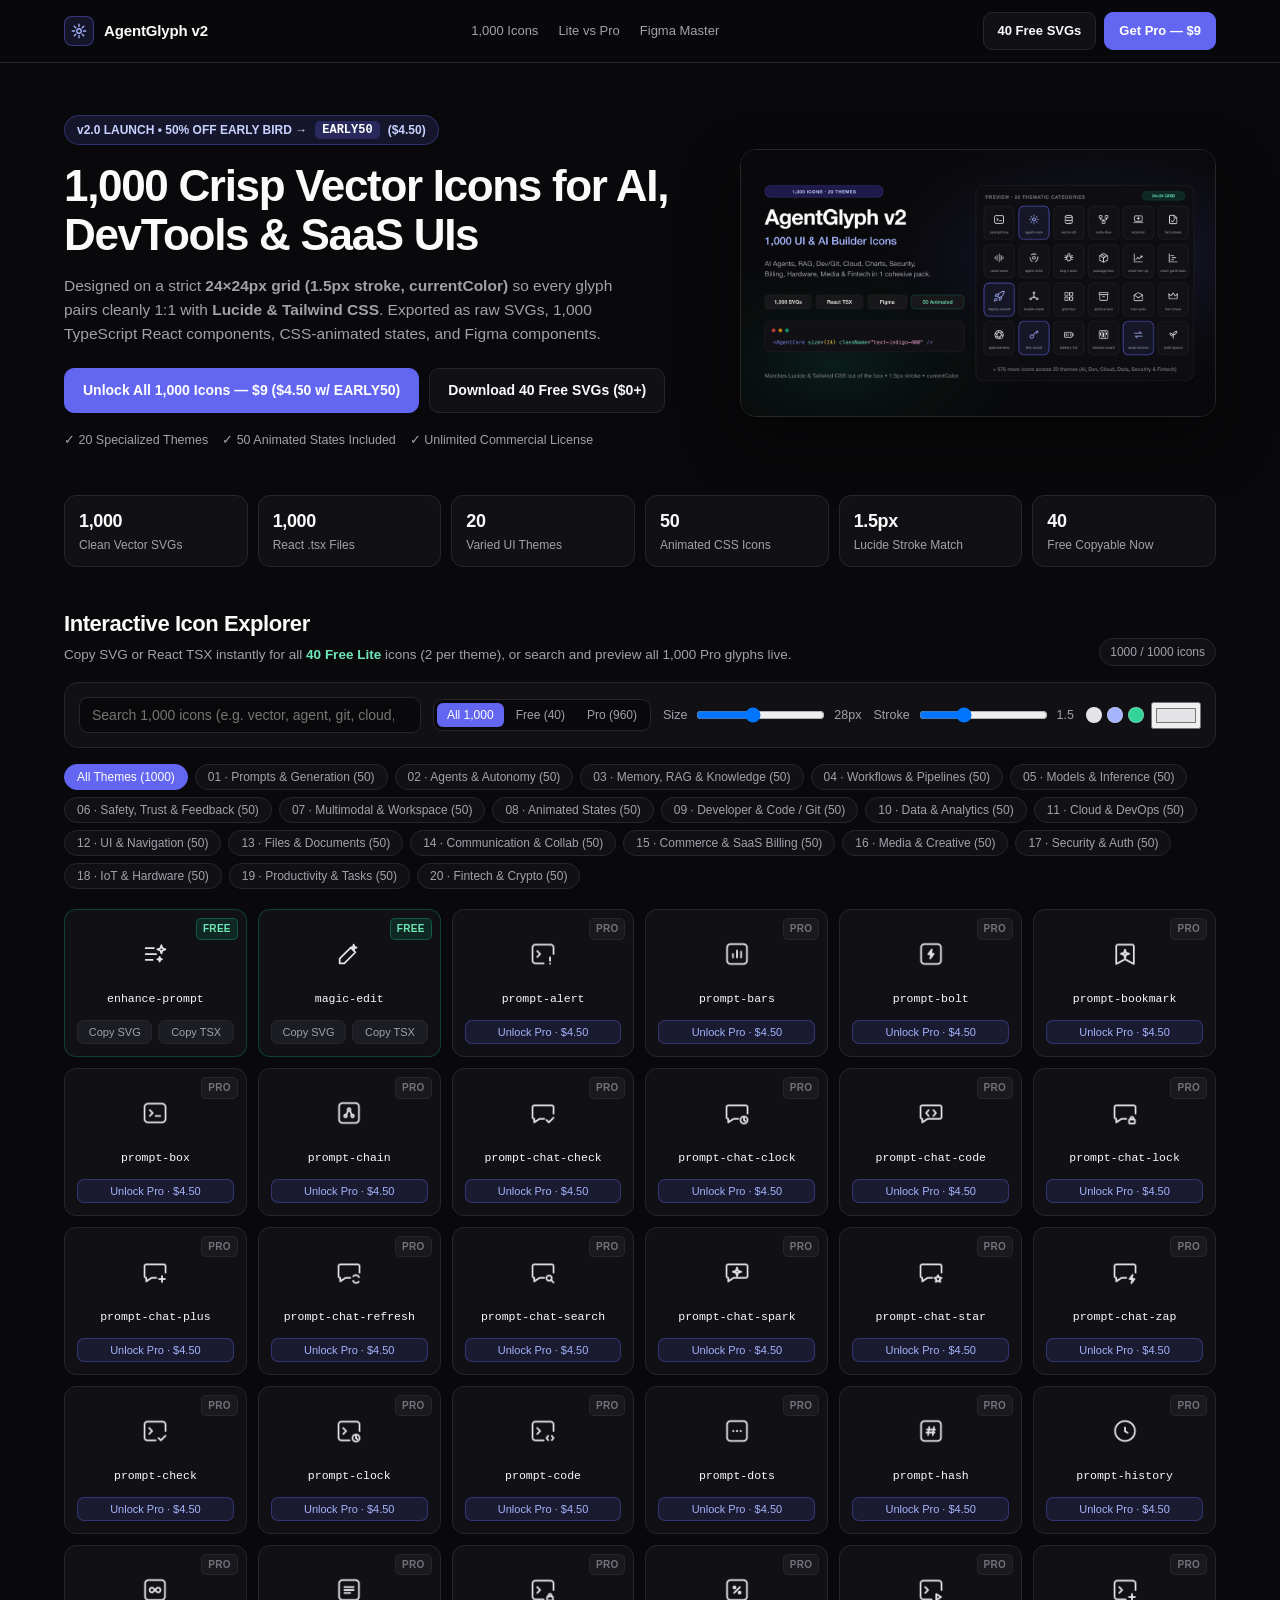
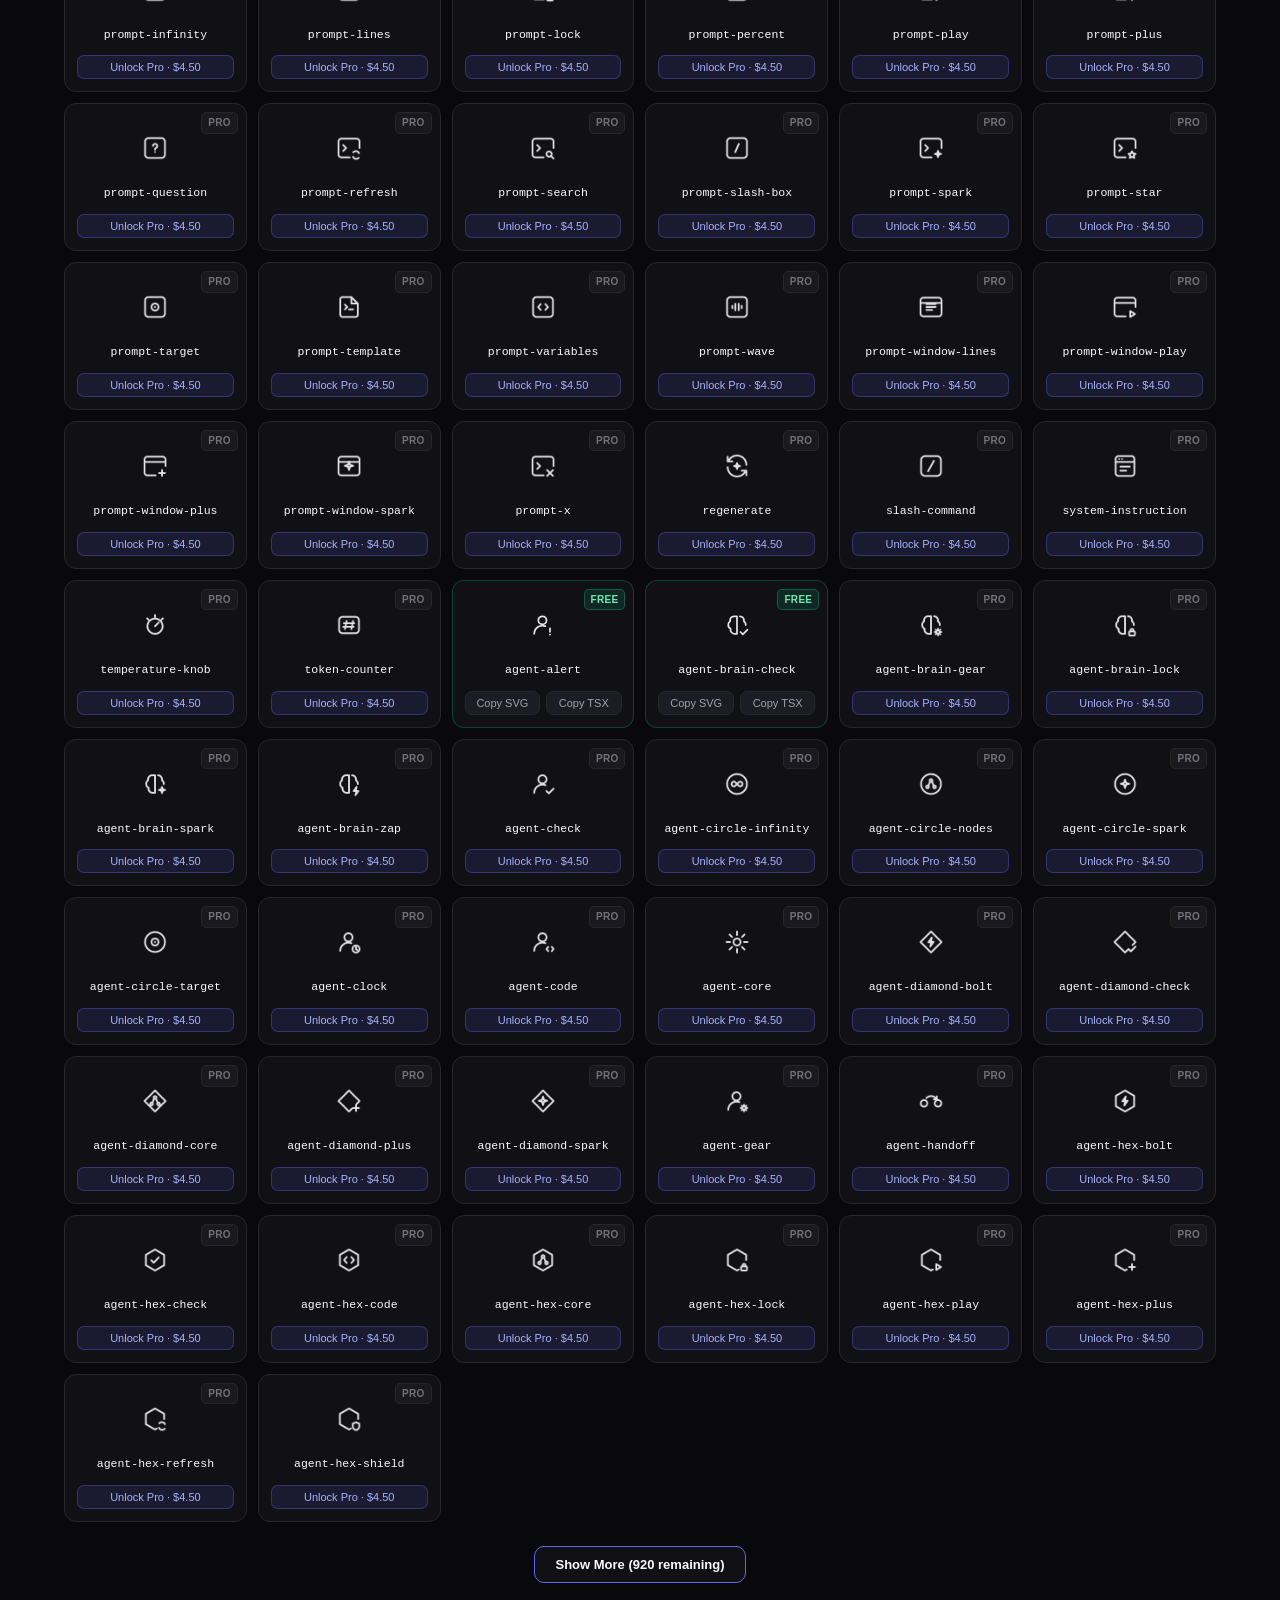
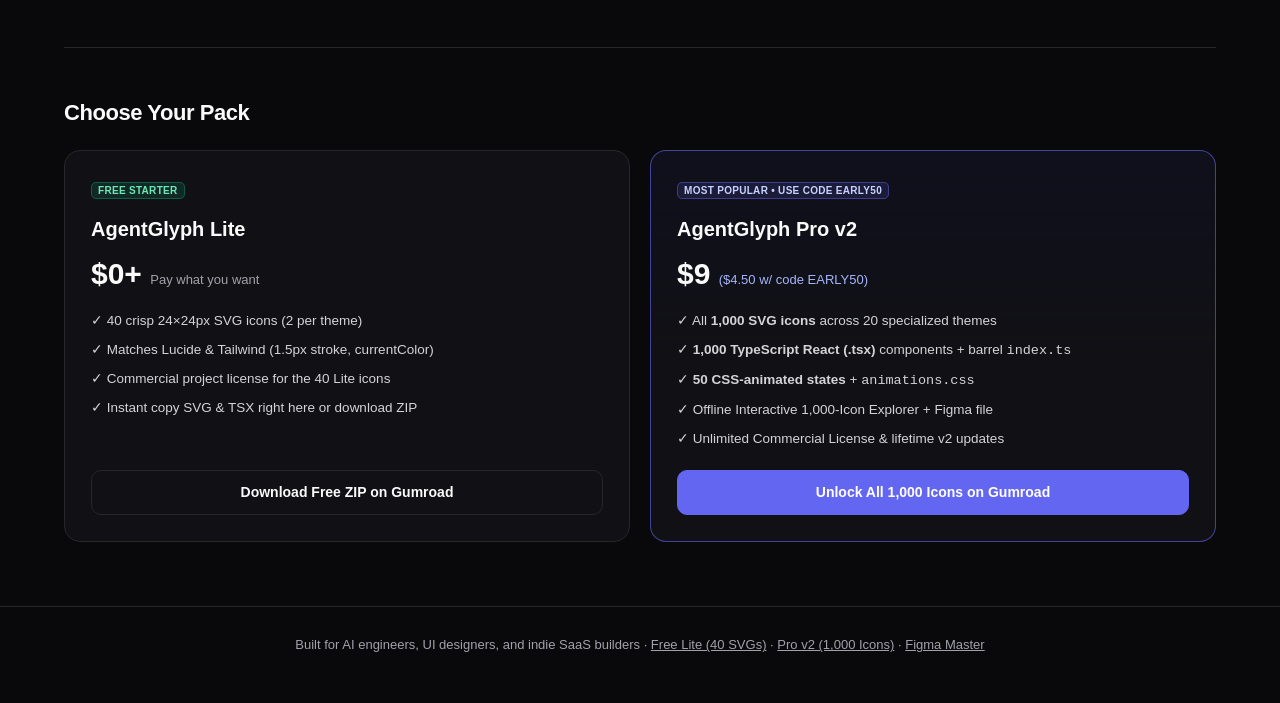
==== index.html @ 11e95363 "feat: AgentGlyph v2 Freemium static site for GitHub Pages" ====
<!doctype html>
<html lang="en">
  <head>
    <meta charset="UTF-8" />
    <meta name="viewport" content="width=device-width, initial-scale=1.0" />
    <title>AgentGlyph v2 — 1,000 UI, AI &amp; SaaS Icons (SVG · React TSX · Figma)</title>
    <meta
      name="description"
      content="1,000 crisp 24x24px vector icons across 20 varied themes for AI agents, RAG pipelines, DevTools, Cloud, Data, Security & SaaS apps. Try 40 icons free or unlock all 1,000."
    />
    <meta property="og:title" content="AgentGlyph v2 — 1,000 UI & AI Icons Across 20 Themes" />
    <meta
      property="og:description"
      content="24x24px grid, 1.5px stroke, currentColor — pairs 1:1 with Lucide & Tailwind CSS. 40 free SVG starter icons included."
    />
    <meta property="og:image" content="./assets/cover-1280x720.png" />
    <meta name="twitter:card" content="summary_large_image" />
    <link rel="icon" type="image/svg+xml" href="./svg/02-agents-autonomy/agent-core.svg" />
    <link rel="stylesheet" href="./assets/animations.css" />
    <style>
      :root {
        --bg: #09090b;
        --panel: #111115;
        --panel-2: #16161d;
        --panel-hover: #1a1a24;
        --border: #27272a;
        --text: #fafafa;
        --muted: #a1a1aa;
        --accent: #6366f1;
        --accent-soft: rgba(99, 102, 241, 0.14);
        --emerald: #10b981;
        --emerald-soft: rgba(16, 185, 129, 0.14);
      }
      * {
        box-sizing: border-box;
      }
      html {
        scroll-behavior: smooth;
      }
      body {
        margin: 0;
        font-family: Inter, -apple-system, BlinkMacSystemFont, "Segoe UI", Roboto, sans-serif;
        background: var(--bg);
        color: var(--text);
        line-height: 1.55;
        -webkit-font-smoothing: antialiased;
      }
      a {
        color: inherit;
        text-decoration: none;
      }
      .nav-wrap {
        position: sticky;
        top: 0;
        z-index: 40;
        backdrop-filter: blur(12px);
        background: rgba(9, 9, 11, 0.85);
        border-bottom: 1px solid var(--border);
      }
      .nav {
        max-width: 1200px;
        margin: 0 auto;
        padding: 12px 24px;
        display: flex;
        align-items: center;
        justify-content: space-between;
        gap: 16px;
      }
      .brand {
        display: inline-flex;
        align-items: center;
        gap: 10px;
        font-weight: 700;
        font-size: 15px;
        letter-spacing: -0.01em;
      }
      .brand-icon {
        width: 30px;
        height: 30px;
        border-radius: 8px;
        display: grid;
        place-items: center;
        background: var(--accent-soft);
        border: 1px solid rgba(99, 102, 241, 0.45);
        color: #a5b4fc;
      }
      .nav-links {
        display: flex;
        align-items: center;
        gap: 20px;
        font-size: 13px;
        color: var(--muted);
      }
      .nav-links a:hover {
        color: var(--text);
      }
      .nav-ctas {
        display: flex;
        align-items: center;
        gap: 8px;
      }
      @media (max-width: 820px) {
        .nav-links {
          display: none;
        }
      }
      .btn {
        display: inline-flex;
        align-items: center;
        justify-content: center;
        gap: 7px;
        border-radius: 9px;
        font-size: 13px;
        font-weight: 600;
        padding: 8px 14px;
        cursor: pointer;
        border: 1px solid var(--border);
        background: var(--panel);
        color: var(--text);
        transition: all 0.15s ease;
      }
      .btn:hover {
        border-color: #3f3f46;
        background: var(--panel-hover);
      }
      .btn-primary {
        background: var(--accent);
        border-color: var(--accent);
        color: #ffffff;
      }
      .btn-primary:hover {
        background: #4f46e5;
        border-color: #4f46e5;
      }
      .btn-lg {
        padding: 11px 18px;
        font-size: 14px;
        border-radius: 10px;
      }
      .container {
        max-width: 1200px;
        margin: 0 auto;
        padding: 0 24px;
      }
      .hero {
        padding: 52px 0 36px;
        display: grid;
        grid-template-columns: 1.15fr 0.85fr;
        gap: 32px;
        align-items: center;
      }
      @media (max-width: 960px) {
        .hero {
          grid-template-columns: 1fr;
          padding-top: 32px;
        }
      }
      .promo-pill {
        display: inline-flex;
        align-items: center;
        gap: 8px;
        padding: 5px 12px;
        border-radius: 999px;
        background: var(--accent-soft);
        border: 1px solid rgba(99, 102, 241, 0.35);
        color: #c7d2fe;
        font-size: 12px;
        font-weight: 600;
        cursor: pointer;
        margin-bottom: 16px;
      }
      .promo-code {
        background: rgba(99, 102, 241, 0.25);
        color: #fff;
        padding: 2px 7px;
        border-radius: 5px;
        font-family: ui-monospace, SFMono-Regular, Menlo, monospace;
      }
      .hero h1 {
        margin: 0 0 14px;
        font-size: clamp(30px, 4vw, 44px);
        line-height: 1.12;
        letter-spacing: -0.03em;
      }
      .hero p {
        margin: 0 0 22px;
        color: var(--muted);
        font-size: 15.5px;
        max-width: 560px;
      }
      .hero-actions {
        display: flex;
        flex-wrap: wrap;
        gap: 10px;
        margin-bottom: 18px;
      }
      .hero-meta {
        display: flex;
        flex-wrap: wrap;
        gap: 14px;
        font-size: 12.5px;
        color: var(--muted);
      }
      .hero-media {
        background: var(--panel);
        border: 1px solid var(--border);
        border-radius: 16px;
        overflow: hidden;
        box-shadow: 0 24px 60px rgba(0, 0, 0, 0.45);
      }
      .hero-media video {
        display: block;
        width: 100%;
        height: auto;
        background: #09090b;
      }
      .stats-strip {
        display: grid;
        grid-template-columns: repeat(6, 1fr);
        gap: 10px;
        margin: 8px 0 40px;
      }
      @media (max-width: 900px) {
        .stats-strip {
          grid-template-columns: repeat(3, 1fr);
        }
      }
      @media (max-width: 520px) {
        .stats-strip {
          grid-template-columns: repeat(2, 1fr);
        }
      }
      .stat-card {
        background: var(--panel);
        border: 1px solid var(--border);
        border-radius: 12px;
        padding: 12px 14px;
      }
      .stat-val {
        font-size: 18px;
        font-weight: 700;
        letter-spacing: -0.02em;
      }
      .stat-lbl {
        font-size: 12px;
        color: var(--muted);
      }
      .section-head {
        display: flex;
        flex-wrap: wrap;
        justify-content: space-between;
        align-items: flex-end;
        gap: 12px;
        margin-bottom: 16px;
      }
      .section-head h2 {
        margin: 0;
        font-size: 22px;
        letter-spacing: -0.02em;
      }
      .badge-count {
        display: inline-flex;
        align-items: center;
        gap: 6px;
        padding: 4px 10px;
        border-radius: 999px;
        background: var(--panel);
        border: 1px solid var(--border);
        color: var(--muted);
        font-size: 12px;
        font-variant-numeric: tabular-nums;
      }
      .controls {
        display: grid;
        grid-template-columns: 1fr auto auto auto auto;
        gap: 12px;
        padding: 14px;
        background: var(--panel);
        border: 1px solid var(--border);
        border-radius: 14px;
        margin-bottom: 16px;
        align-items: center;
      }
      @media (max-width: 1020px) {
        .controls {
          grid-template-columns: 1fr 1fr;
        }
        .search-input {
          grid-column: 1 / -1;
        }
      }
      @media (max-width: 560px) {
        .controls {
          grid-template-columns: 1fr;
        }
      }
      input[type="search"] {
        width: 100%;
        background: #09090b;
        color: var(--text);
        border: 1px solid var(--border);
        border-radius: 9px;
        padding: 9px 12px;
        font-size: 14px;
        outline: none;
      }
      input[type="search"]:focus {
        border-color: var(--accent);
      }
      .tier-toggle {
        display: inline-flex;
        background: #09090b;
        border: 1px solid var(--border);
        border-radius: 9px;
        padding: 3px;
        gap: 2px;
      }
      .tier-btn {
        border: none;
        background: transparent;
        color: var(--muted);
        font-size: 12px;
        font-weight: 500;
        padding: 5px 10px;
        border-radius: 6px;
        cursor: pointer;
      }
      .tier-btn.active {
        background: var(--accent);
        color: #fff;
      }
      .control-group {
        display: flex;
        align-items: center;
        gap: 7px;
        font-size: 12.5px;
        color: var(--muted);
        white-space: nowrap;
      }
      .swatches {
        display: inline-flex;
        align-items: center;
        gap: 5px;
      }
      .swatch {
        width: 16px;
        height: 16px;
        border-radius: 999px;
        border: 1px solid rgba(255, 255, 255, 0.25);
        cursor: pointer;
        padding: 0;
      }
      .categories {
        display: flex;
        flex-wrap: wrap;
        gap: 7px;
        margin-bottom: 20px;
      }
      .cat-btn {
        background: var(--panel);
        color: var(--muted);
        border: 1px solid var(--border);
        border-radius: 999px;
        padding: 5px 12px;
        font-size: 12px;
        cursor: pointer;
        transition: all 0.15s ease;
      }
      .cat-btn:hover {
        color: var(--text);
        border-color: #3f3f46;
      }
      .cat-btn.active {
        background: var(--accent);
        border-color: var(--accent);
        color: #fff;
      }
      .grid {
        display: grid;
        grid-template-columns: repeat(auto-fill, minmax(168px, 1fr));
        gap: 11px;
      }
      .card {
        position: relative;
        background: var(--panel);
        border: 1px solid var(--border);
        border-radius: 12px;
        padding: 20px 12px 12px;
        display: flex;
        flex-direction: column;
        align-items: center;
        gap: 12px;
        transition: border-color 0.15s ease, background 0.15s ease;
      }
      .card:hover {
        background: var(--panel-hover);
        border-color: #3f3f46;
      }
      .card.is-free {
        border-color: rgba(16, 185, 129, 0.28);
      }
      .card-tag {
        position: absolute;
        top: 8px;
        right: 8px;
        font-size: 10px;
        font-weight: 700;
        padding: 2px 6px;
        border-radius: 5px;
        letter-spacing: 0.03em;
      }
      .card-tag.free {
        background: var(--emerald-soft);
        color: #6ee7b7;
        border: 1px solid rgba(16, 185, 129, 0.35);
      }
      .card-tag.pro {
        background: rgba(255, 255, 255, 0.04);
        color: #71717a;
        border: 1px solid #27272a;
      }
      .icon-preview {
        display: flex;
        align-items: center;
        justify-content: center;
        height: 48px;
      }
      .pro-sprite-icon {
        width: var(--icon-size, 28px);
        height: var(--icon-size, 28px);
        background-color: currentColor;
        -webkit-mask-image: var(--sprite-url);
        mask-image: var(--sprite-url);
        -webkit-mask-size: 1000% 500%;
        mask-size: 1000% 500%;
        -webkit-mask-position: var(--pos-x) var(--pos-y);
        mask-position: var(--pos-x) var(--pos-y);
        -webkit-mask-repeat: no-repeat;
        mask-repeat: no-repeat;
        pointer-events: none;
      }
      .icon-name {
        font-size: 11.5px;
        color: var(--text);
        font-family: ui-monospace, SFMono-Regular, Menlo, monospace;
        text-align: center;
        word-break: break-word;
      }
      .card-actions {
        display: flex;
        gap: 6px;
        width: 100%;
      }
      .btn-copy {
        flex: 1;
        background: #1c1c24;
        color: var(--muted);
        border: 1px solid var(--border);
        border-radius: 7px;
        padding: 5px 6px;
        font-size: 11px;
        cursor: pointer;
        transition: all 0.15s ease;
      }
      .btn-copy:hover {
        color: var(--text);
        border-color: var(--accent);
      }
      .btn-unlock {
        flex: 1;
        background: rgba(99, 102, 241, 0.12);
        color: #a5b4fc;
        border: 1px solid rgba(99, 102, 241, 0.35);
        border-radius: 7px;
        padding: 5px 6px;
        font-size: 11px;
        font-weight: 500;
        cursor: pointer;
        transition: all 0.15s ease;
      }
      .btn-unlock:hover {
        background: var(--accent);
        color: #fff;
        border-color: var(--accent);
      }
      .load-more-wrap {
        display: flex;
        justify-content: center;
        margin-top: 24px;
      }
      .load-more-btn {
        background: var(--panel);
        color: var(--text);
        border: 1px solid var(--accent);
        border-radius: 10px;
        padding: 10px 20px;
        font-size: 13px;
        font-weight: 600;
        cursor: pointer;
      }
      .load-more-btn:hover {
        background: var(--accent);
      }
      .compare-section {
        margin-top: 64px;
        padding-top: 48px;
        border-top: 1px solid var(--border);
      }
      .compare-grid {
        display: grid;
        grid-template-columns: repeat(2, 1fr);
        gap: 20px;
        margin-top: 20px;
      }
      @media (max-width: 780px) {
        .compare-grid {
          grid-template-columns: 1fr;
        }
      }
      .plan-card {
        background: var(--panel);
        border: 1px solid var(--border);
        border-radius: 16px;
        padding: 26px;
        display: flex;
        flex-direction: column;
        justify-content: space-between;
        gap: 20px;
      }
      .plan-card.pro-plan {
        border-color: rgba(99, 102, 241, 0.6);
        background: linear-gradient(180deg, rgba(99, 102, 241, 0.08) 0%, var(--panel) 55%);
      }
      .plan-price {
        font-size: 30px;
        font-weight: 700;
        margin: 6px 0;
      }
      .plan-list {
        list-style: none;
        padding: 0;
        margin: 0;
        display: grid;
        gap: 8px;
        font-size: 13.5px;
        color: #d4d4d8;
      }
      footer {
        margin-top: 64px;
        padding: 28px 24px 48px;
        border-top: 1px solid var(--border);
        text-align: center;
        color: var(--muted);
        font-size: 13px;
      }
      .modal-backdrop {
        position: fixed;
        inset: 0;
        background: rgba(0, 0, 0, 0.72);
        backdrop-filter: blur(4px);
        display: none;
        place-items: center;
        padding: 20px;
        z-index: 60;
      }
      .modal-backdrop.open {
        display: grid;
      }
      .modal {
        width: 100%;
        max-width: 460px;
        background: var(--panel);
        border: 1px solid rgba(99, 102, 241, 0.5);
        border-radius: 16px;
        padding: 24px;
      }
      .toast {
        position: fixed;
        bottom: 24px;
        right: 24px;
        background: #18181b;
        color: #fafafa;
        border: 1px solid var(--accent);
        padding: 10px 16px;
        border-radius: 10px;
        font-size: 13px;
        opacity: 0;
        transform: translateY(10px);
        transition: all 0.2s ease;
        pointer-events: none;
        z-index: 70;
      }
      .toast.show {
        opacity: 1;
        transform: translateY(0);
      }
      .empty {
        grid-column: 1 / -1;
        text-align: center;
        padding: 48px;
        color: var(--muted);
        border: 1px dashed var(--border);
        border-radius: 14px;
      }
    </style>
  </head>
  <body>
    <header class="nav-wrap">
      <div class="nav">
        <a href="#" class="brand">
          <span class="brand-icon">
            <svg width="18" height="18" viewBox="0 0 24 24" fill="none" stroke="currentColor" stroke-width="1.75" stroke-linecap="round" stroke-linejoin="round">
              <circle cx="12" cy="12" r="3" />
              <path d="M12 3v3M12 18v3M3 12h3M18 12h3M5.6 5.6l2.1 2.1M16.3 16.3l2.1 2.1M18.4 5.6l-2.1 2.1M7.7 16.3l-2.1 2.1" />
            </svg>
          </span>
          <span>AgentGlyph v2</span>
        </a>
        <nav class="nav-links">
          <a href="#explorer">1,000 Icons</a>
          <a href="#pricing">Lite vs Pro</a>
          <a href="https://www.figma.com/design/YL2BMhqeuJAUthScdj4hJs" target="_blank" rel="noopener">Figma Master</a>
        </nav>
        <div class="nav-ctas">
          <a class="btn" href="https://5418582126609.gumroad.com/l/yrwls" target="_blank" rel="noopener">40 Free SVGs</a>
          <a class="btn btn-primary" href="https://5418582126609.gumroad.com/l/aqhwe" target="_blank" rel="noopener">Get Pro — $9</a>
        </div>
      </div>
    </header>

    <main class="container">
      <section class="hero">
        <div>
          <button type="button" class="promo-pill" id="copy-promo-btn" title="Click to copy coupon EARLY50">
            <span>v2.0 LAUNCH • 50% OFF EARLY BIRD →</span>
            <span class="promo-code">EARLY50</span>
            <span>($4.50)</span>
          </button>
          <h1>1,000 Crisp Vector Icons for AI, DevTools &amp; SaaS UIs</h1>
          <p>
            Designed on a strict <strong>24×24px grid (1.5px stroke, currentColor)</strong> so every glyph pairs cleanly 1:1 with <strong>Lucide &amp; Tailwind CSS</strong>. Exported as raw SVGs, 1,000 TypeScript React components, CSS-animated states, and Figma components.
          </p>
          <div class="hero-actions">
            <a class="btn btn-primary btn-lg" href="https://5418582126609.gumroad.com/l/aqhwe" target="_blank" rel="noopener">
              Unlock All 1,000 Icons — $9 ($4.50 w/ EARLY50)
            </a>
            <a class="btn btn-lg" href="https://5418582126609.gumroad.com/l/yrwls" target="_blank" rel="noopener">
              Download 40 Free SVGs ($0+)
            </a>
          </div>
          <div class="hero-meta">
            <span>✓ 20 Specialized Themes</span>
            <span>✓ 50 Animated States Included</span>
            <span>✓ Unlimited Commercial License</span>
          </div>
        </div>
        <div class="hero-media">
          <video
            src="./assets/demo-15s.mp4"
            poster="./assets/cover-1280x720.png"
            autoplay
            loop
            muted
            playsinline
          ></video>
        </div>
      </section>

      <section class="stats-strip">
        <div class="stat-card"><div class="stat-val">1,000</div><div class="stat-lbl">Clean Vector SVGs</div></div>
        <div class="stat-card"><div class="stat-val">1,000</div><div class="stat-lbl">React .tsx Files</div></div>
        <div class="stat-card"><div class="stat-val">20</div><div class="stat-lbl">Varied UI Themes</div></div>
        <div class="stat-card"><div class="stat-val">50</div><div class="stat-lbl">Animated CSS Icons</div></div>
        <div class="stat-card"><div class="stat-val">1.5px</div><div class="stat-lbl">Lucide Stroke Match</div></div>
        <div class="stat-card"><div class="stat-val">40</div><div class="stat-lbl">Free Copyable Now</div></div>
      </section>

      <section id="explorer">
        <div class="section-head">
          <div>
            <h2>Interactive Icon Explorer</h2>
            <p style="margin:4px 0 0;color:var(--muted);font-size:13.5px;">
              Copy SVG or React TSX instantly for all <strong style="color:#6ee7b7">40 Free Lite</strong> icons (2 per theme), or search and preview all 1,000 Pro glyphs live.
            </p>
          </div>
          <span class="badge-count" id="count-badge">0 icons loaded</span>
        </div>

        <div class="controls">
          <input
            type="search"
            class="search-input"
            id="search"
            placeholder="Search 1,000 icons (e.g. vector, agent, git, cloud, chart, lock, billing)..."
          />
          <div class="tier-toggle" id="tier-toggle">
            <button type="button" class="tier-btn active" data-tier="all">All 1,000</button>
            <button type="button" class="tier-btn" data-tier="free">Free (40)</button>
            <button type="button" class="tier-btn" data-tier="pro">Pro (960)</button>
          </div>
          <label class="control-group">
            Size <input type="range" id="size-slider" min="16" max="44" value="28" />
            <span id="size-val">28px</span>
          </label>
          <label class="control-group" title="Adjusts stroke on editable Free Lite SVG icons">
            Stroke <input type="range" id="stroke-slider" min="1" max="2.5" step="0.25" value="1.5" />
            <span id="stroke-val">1.5</span>
          </label>
          <div class="control-group">
            <div class="swatches">
              <button type="button" class="swatch" style="background:#e4e4e7" data-color="#e4e4e7" title="Zinc"></button>
              <button type="button" class="swatch" style="background:#a5b4fc" data-color="#a5b4fc" title="Indigo"></button>
              <button type="button" class="swatch" style="background:#34d399" data-color="#34d399" title="Emerald"></button>
            </div>
            <input type="color" id="color-picker" value="#e4e4e7" />
          </div>
        </div>

        <div class="categories" id="categories"></div>
        <div class="grid" id="grid"></div>
        <div class="load-more-wrap" id="load-more-wrap" style="display:none;">
          <button type="button" class="load-more-btn" id="load-more-btn">Show More Icons</button>
        </div>
      </section>

      <section class="compare-section" id="pricing">
        <div class="section-head">
          <h2>Choose Your Pack</h2>
        </div>
        <div class="compare-grid">
          <div class="plan-card">
            <div>
              <span class="card-tag free" style="position:static;">FREE STARTER</span>
              <h3 style="margin:12px 0 4px;font-size:20px;">AgentGlyph Lite</h3>
              <div class="plan-price">$0+ <span style="font-size:13px;color:var(--muted);font-weight:400;">Pay what you want</span></div>
              <ul class="plan-list" style="margin-top:14px;">
                <li>✓ 40 crisp 24×24px SVG icons (2 per theme)</li>
                <li>✓ Matches Lucide &amp; Tailwind (1.5px stroke, currentColor)</li>
                <li>✓ Commercial project license for the 40 Lite icons</li>
                <li>✓ Instant copy SVG &amp; TSX right here or download ZIP</li>
              </ul>
            </div>
            <a class="btn btn-lg" href="https://5418582126609.gumroad.com/l/yrwls" target="_blank" rel="noopener">Download Free ZIP on Gumroad</a>
          </div>
          <div class="plan-card pro-plan">
            <div>
              <span class="card-tag free" style="position:static;background:var(--accent-soft);color:#c7d2fe;border-color:rgba(99,102,241,0.45);">MOST POPULAR • USE CODE EARLY50</span>
              <h3 style="margin:12px 0 4px;font-size:20px;">AgentGlyph Pro v2</h3>
              <div class="plan-price">$9 <span style="font-size:13px;color:#a5b4fc;font-weight:500;">($4.50 w/ code EARLY50)</span></div>
              <ul class="plan-list" style="margin-top:14px;">
                <li>✓ All <strong>1,000 SVG icons</strong> across 20 specialized themes</li>
                <li>✓ <strong>1,000 TypeScript React (.tsx)</strong> components + barrel <code>index.ts</code></li>
                <li>✓ <strong>50 CSS-animated states</strong> + <code>animations.css</code></li>
                <li>✓ Offline Interactive 1,000-Icon Explorer + Figma file</li>
                <li>✓ Unlimited Commercial License &amp; lifetime v2 updates</li>
              </ul>
            </div>
            <a class="btn btn-primary btn-lg" href="https://5418582126609.gumroad.com/l/aqhwe" target="_blank" rel="noopener">Unlock All 1,000 Icons on Gumroad</a>
          </div>
        </div>
      </section>
    </main>

    <footer>
      <div class="container">
        Built for AI engineers, UI designers, and indie SaaS builders ·
        <a href="https://5418582126609.gumroad.com/l/yrwls" target="_blank" rel="noopener" style="text-decoration:underline">Free Lite (40 SVGs)</a> ·
        <a href="https://5418582126609.gumroad.com/l/aqhwe" target="_blank" rel="noopener" style="text-decoration:underline">Pro v2 (1,000 Icons)</a> ·
        <a href="https://www.figma.com/design/YL2BMhqeuJAUthScdj4hJs" target="_blank" rel="noopener" style="text-decoration:underline">Figma Master</a>
      </div>
    </footer>

    <div class="modal-backdrop" id="pro-modal">
      <div class="modal">
        <div style="display:flex;justify-content:space-between;align-items:center;margin-bottom:10px;">
          <strong style="font-size:16px;" id="modal-title">Unlock Pro Icon</strong>
          <button type="button" class="btn" id="modal-close" style="padding:4px 10px;">✕</button>
        </div>
        <p style="margin:0 0 14px;color:var(--muted);font-size:13.5px;" id="modal-desc"></p>
        <div style="background:#09090b;border:1px solid var(--border);border-radius:10px;padding:12px;margin-bottom:16px;font-size:13px;">
          <div style="margin-bottom:6px;">Use promo code <code style="color:#a5b4fc;font-weight:700;">EARLY50</code> for 50% off ($4.50 instead of $9):</div>
          <div style="display:flex;gap:8px;align-items:center;">
            <code style="flex:1;padding:6px 10px;background:var(--panel);border:1px solid var(--border);border-radius:6px;font-weight:700;">EARLY50</code>
            <button type="button" class="btn" id="modal-copy-code">Copy Code</button>
          </div>
        </div>
        <a class="btn btn-primary btn-lg" style="width:100%;" href="https://5418582126609.gumroad.com/l/aqhwe" target="_blank" rel="noopener">
          Get AgentGlyph Pro (1,000 Icons) →
        </a>
      </div>
    </div>

    <div class="toast" id="toast">Copied!</div>

    <script src="./manifest-public.js"></script>
    <script>
      const icons = window.AGENT_GLYPH_PUBLIC || [];
      const THEME_LABELS = {"01-prompts-generation":"01 · Prompts & Generation","02-agents-autonomy":"02 · Agents & Autonomy","03-memory-rag":"03 · Memory, RAG & Knowledge","04-workflows-pipelines":"04 · Workflows & Pipelines","05-models-inference":"05 · Models & Inference","06-safety-trust":"06 · Safety, Trust & Feedback","07-multimodal-workspace":"07 · Multimodal & Workspace","08-animated-states":"08 · Animated States","09-developer-code":"09 · Developer & Code / Git","10-data-analytics":"10 · Data & Analytics","11-cloud-devops":"11 · Cloud & DevOps","12-ui-navigation":"12 · UI & Navigation","13-files-documents":"13 · Files & Documents","14-communication-collab":"14 · Communication & Collab","15-commerce-billing":"15 · Commerce & SaaS Billing","16-media-creative":"16 · Media & Creative","17-security-auth":"17 · Security & Auth","18-iot-hardware":"18 · IoT & Hardware","19-productivity-tasks":"19 · Productivity & Tasks","20-fintech-crypto":"20 · Fintech & Crypto"};
      const searchInput = document.getElementById('search');
      const sizeSlider = document.getElementById('size-slider');
      const strokeSlider = document.getElementById('stroke-slider');
      const colorPicker = document.getElementById('color-picker');
      const sizeVal = document.getElementById('size-val');
      const strokeVal = document.getElementById('stroke-val');
      const countBadge = document.getElementById('count-badge');
      const categoriesEl = document.getElementById('categories');
      const gridEl = document.getElementById('grid');
      const loadMoreWrap = document.getElementById('load-more-wrap');
      const loadMoreBtn = document.getElementById('load-more-btn');
      const toastEl = document.getElementById('toast');
      const proModal = document.getElementById('pro-modal');
      const modalTitle = document.getElementById('modal-title');
      const modalDesc = document.getElementById('modal-desc');

      const PAGE_SIZE = 80;
      let activeCategory = 'all';
      let activeTier = 'all';
      let visibleLimit = PAGE_SIZE;
      let toastTimer = null;

      function showToast(msg) {
        toastEl.textContent = msg;
        toastEl.classList.add('show');
        clearTimeout(toastTimer);
        toastTimer = setTimeout(() => toastEl.classList.remove('show'), 1800);
      }

      async function copyText(text, label) {
        try {
          await navigator.clipboard.writeText(text);
          showToast('Copied ' + label + '!');
        } catch {
          showToast('Copy failed — please copy manually');
        }
      }

      function buildTsx(icon) {
        const innerMatch = icon.svg.match(/<svg[^>]*>([\s\S]*?)<\/svg>/i);
        const inner = (innerMatch ? innerMatch[1] : '')
          .trim()
          .replace(/\bstroke-width=/g, 'strokeWidth=')
          .replace(/\bstroke-linecap=/g, 'strokeLinecap=')
          .replace(/\bstroke-linejoin=/g, 'strokeLinejoin=')
          .replace(/\bstroke-dasharray=/g, 'strokeDasharray=')
          .replace(/\bstroke-dashoffset=/g, 'strokeDashoffset=')
          .replace(/\bstroke-opacity=/g, 'strokeOpacity=')
          .replace(/\bfill-rule=/g, 'fillRule=')
          .replace(/\bclip-rule=/g, 'clipRule=')
          .replace(/\bfill-opacity=/g, 'fillOpacity=')
          .replace(/\bclass=/g, 'className=');
        return `import type { SVGProps } from 'react';\n\nexport function ${icon.componentName}({ size = 24, strokeWidth = 1.5, ...props }: SVGProps<SVGSVGElement> & { size?: number | string }) {\n  return (\n    <svg xmlns="http://www.w3.org/2000/svg" width={size} height={size} viewBox="0 0 24 24" fill="none" stroke="currentColor" strokeWidth={strokeWidth} strokeLinecap="round" strokeLinejoin="round" {...props}>\n      ${inner}\n    </svg>\n  );\n}\n`;
      }

      function openProModal(icon) {
        modalTitle.textContent = 'Unlock <' + icon.componentName + ' /> & 999+ Icons';
        modalDesc.textContent =
          icon.name + ' (' + (THEME_LABELS[icon.categoryId] || icon.categoryLabel) + ') is part of AgentGlyph Pro v2 — includes clean SVG, TypeScript React (.tsx), Figma master component, and unlimited commercial license.';
        proModal.classList.add('open');
      }

      document.getElementById('modal-close').onclick = () => proModal.classList.remove('open');
      proModal.onclick = (e) => {
        if (e.target === proModal) proModal.classList.remove('open');
      };
      document.getElementById('modal-copy-code').onclick = () => copyText('EARLY50', 'code EARLY50');
      document.getElementById('copy-promo-btn').onclick = () => copyText('EARLY50', 'promo code EARLY50');

      document.getElementById('tier-toggle').addEventListener('click', (e) => {
        const btn = e.target.closest('.tier-btn');
        if (!btn) return;
        activeTier = btn.dataset.tier;
        document.querySelectorAll('.tier-btn').forEach((b) => b.classList.toggle('active', b === btn));
        visibleLimit = PAGE_SIZE;
        renderGrid();
      });

      document.querySelectorAll('.swatch').forEach((btn) => {
        btn.addEventListener('click', () => {
          colorPicker.value = btn.dataset.color;
          renderGrid();
        });
      });

      function renderCategories() {
        const counts = new Map();
        const labels = new Map([['all', 'All Themes']]);
        icons.forEach((icon) => {
          counts.set(icon.categoryId, (counts.get(icon.categoryId) || 0) + 1);
          labels.set(icon.categoryId, THEME_LABELS[icon.categoryId] || icon.categoryLabel);
        });

        categoriesEl.innerHTML = '';
        for (const [id, label] of labels.entries()) {
          const count = id === 'all' ? icons.length : counts.get(id) || 0;
          const btn = document.createElement('button');
          btn.type = 'button';
          btn.className = 'cat-btn ' + (activeCategory === id ? 'active' : '');
          btn.textContent = label + ' (' + count + ')';
          btn.onclick = () => {
            activeCategory = id;
            visibleLimit = PAGE_SIZE;
            renderCategories();
            renderGrid();
          };
          categoriesEl.appendChild(btn);
        }
      }

      function renderGrid() {
        const query = searchInput.value.trim().toLowerCase();
        const size = sizeSlider.value;
        const stroke = strokeSlider.value;
        const color = colorPicker.value;

        sizeVal.textContent = size + 'px';
        strokeVal.textContent = stroke;

        const filtered = icons.filter((icon) => {
          const matchCat = activeCategory === 'all' || icon.categoryId === activeCategory;
          const matchTier =
            activeTier === 'all' ||
            (activeTier === 'free' && icon.free) ||
            (activeTier === 'pro' && !icon.free);
          const matchQuery =
            !query ||
            icon.name.toLowerCase().includes(query) ||
            icon.categoryLabel.toLowerCase().includes(query);
          return matchCat && matchTier && matchQuery;
        });

        const pageItems = filtered.slice(0, visibleLimit);
        countBadge.textContent = filtered.length + ' / ' + icons.length + ' icons';
        gridEl.innerHTML = '';

        if (filtered.length === 0) {
          gridEl.innerHTML = '<div class="empty">No matching icons found. Try clearing your filter.</div>';
          loadMoreWrap.style.display = 'none';
          return;
        }

        const frag = document.createDocumentFragment();
        pageItems.forEach((icon) => {
          const card = document.createElement('div');
          card.className = 'card' + (icon.free ? ' is-free' : '');

          const tag = document.createElement('span');
          tag.className = 'card-tag ' + (icon.free ? 'free' : 'pro');
          tag.textContent = icon.free ? 'FREE' : 'PRO';

          const preview = document.createElement('div');
          preview.className = 'icon-preview';
          preview.style.color = color;

          if (icon.free && icon.svg) {
            preview.innerHTML = icon.svg;
            const svgEl = preview.querySelector('svg');
            if (svgEl) {
              svgEl.setAttribute('width', size);
              svgEl.setAttribute('height', size);
              svgEl.setAttribute('stroke-width', stroke);
            }
          } else {
            const spr = document.createElement('div');
            spr.className = 'pro-sprite-icon' + (icon.animClass ? ' ' + icon.animClass : '');
            spr.style.setProperty('--sprite-url', "url('./sprites/" + icon.categoryId + ".png')");
            spr.style.setProperty('--pos-x', ((icon.col / 9) * 100).toFixed(6) + '%');
            spr.style.setProperty('--pos-y', ((icon.row / 4) * 100).toFixed(6) + '%');
            spr.style.setProperty('--icon-size', size + 'px');
            preview.appendChild(spr);
          }

          const name = document.createElement('div');
          name.className = 'icon-name';
          name.textContent = icon.name;

          const actions = document.createElement('div');
          actions.className = 'card-actions';

          if (icon.free && icon.svg) {
            const copySvgBtn = document.createElement('button');
            copySvgBtn.type = 'button';
            copySvgBtn.className = 'btn-copy';
            copySvgBtn.textContent = 'Copy SVG';
            copySvgBtn.onclick = () => copyText(icon.svg, icon.name + '.svg');

            const copyTsxBtn = document.createElement('button');
            copyTsxBtn.type = 'button';
            copyTsxBtn.className = 'btn-copy';
            copyTsxBtn.textContent = 'Copy TSX';
            copyTsxBtn.onclick = () => copyText(buildTsx(icon), '<' + icon.componentName + ' />');

            actions.append(copySvgBtn, copyTsxBtn);
          } else {
            const unlockBtn = document.createElement('button');
            unlockBtn.type = 'button';
            unlockBtn.className = 'btn-unlock';
            unlockBtn.textContent = 'Unlock Pro · $4.50';
            unlockBtn.onclick = () => openProModal(icon);
            actions.appendChild(unlockBtn);
          }

          card.append(tag, preview, name, actions);
          frag.appendChild(card);
        });
        gridEl.appendChild(frag);

        if (filtered.length > visibleLimit) {
          loadMoreWrap.style.display = 'flex';
          loadMoreBtn.textContent = 'Show More (' + (filtered.length - visibleLimit) + ' remaining)';
        } else {
          loadMoreWrap.style.display = 'none';
        }
      }

      loadMoreBtn.onclick = () => {
        visibleLimit += PAGE_SIZE;
        renderGrid();
      };
      searchInput.addEventListener('input', () => {
        visibleLimit = PAGE_SIZE;
        renderGrid();
      });
      sizeSlider.addEventListener('input', renderGrid);
      strokeSlider.addEventListener('input', renderGrid);
      colorPicker.addEventListener('input', renderGrid);

      renderCategories();
      renderGrid();
    </script>
  </body>
</html>
---- assets/animations.css ----
/* AgentGlyph Animated Icon Utilities */

@keyframes ag-pulse {
  0%, 100% {
    opacity: 1;
    transform: scale(1);
  }
  50% {
    opacity: 0.45;
    transform: scale(0.92);
  }
}

@keyframes ag-spin-slow {
  from {
    transform: rotate(0deg);
  }
  to {
    transform: rotate(360deg);
  }
}

@keyframes ag-blink {
  0%, 49% {
    opacity: 1;
  }
  50%, 100% {
    opacity: 0.15;
  }
}

@keyframes ag-wave {
  0%, 100% {
    transform: scaleY(0.5);
  }
  50% {
    transform: scaleY(1.15);
  }
}

.ag-animate-pulse {
  transform-box: fill-box;
  transform-origin: center;
  animation: ag-pulse 1.6s ease-in-out infinite;
}

.ag-animate-spin {
  transform-box: fill-box;
  transform-origin: center;
  animation: ag-spin-slow 3.5s linear infinite;
}

.ag-animate-blink {
  animation: ag-blink 1.1s steps(2, start) infinite;
}

.ag-animate-wave {
  transform-box: fill-box;
  transform-origin: center;
  animation: ag-wave 1s ease-in-out infinite;
}

.ag-delay-1 {
  animation-delay: 0.15s;
}

.ag-delay-2 {
  animation-delay: 0.3s;
}
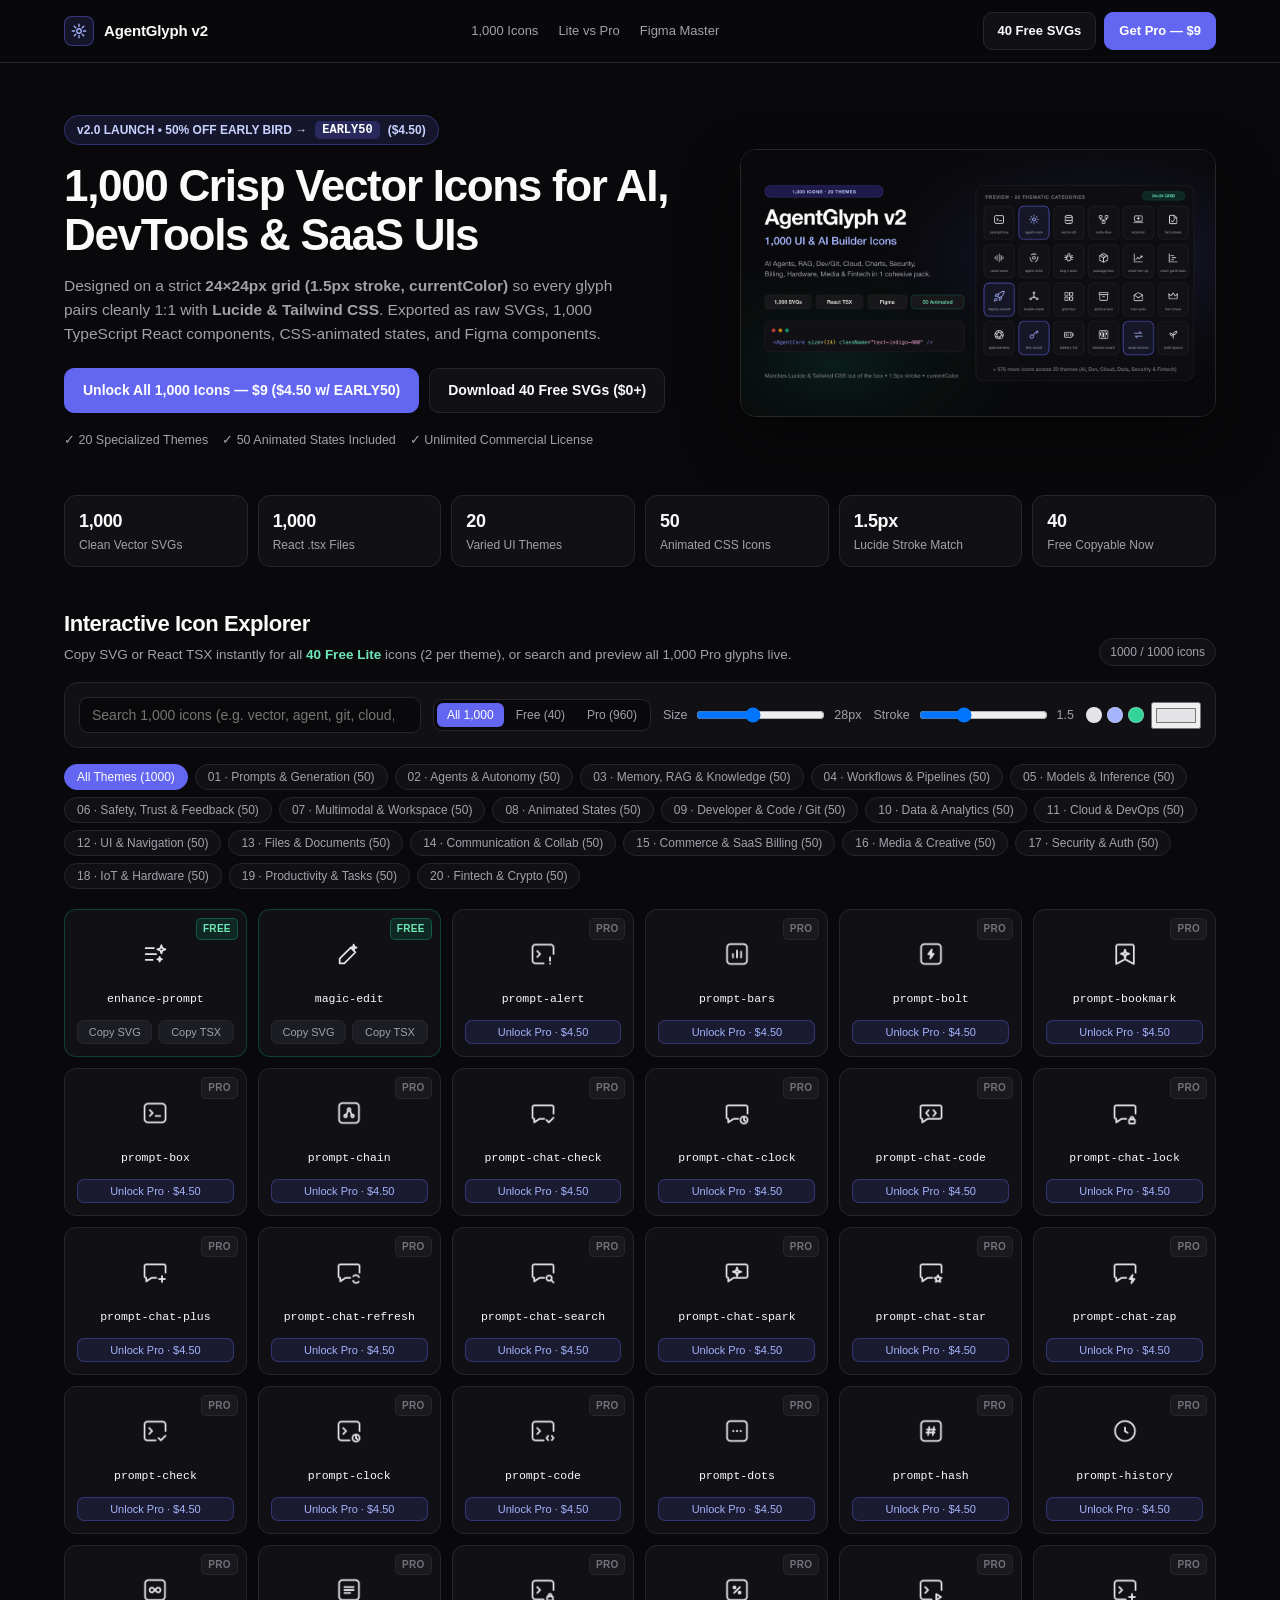
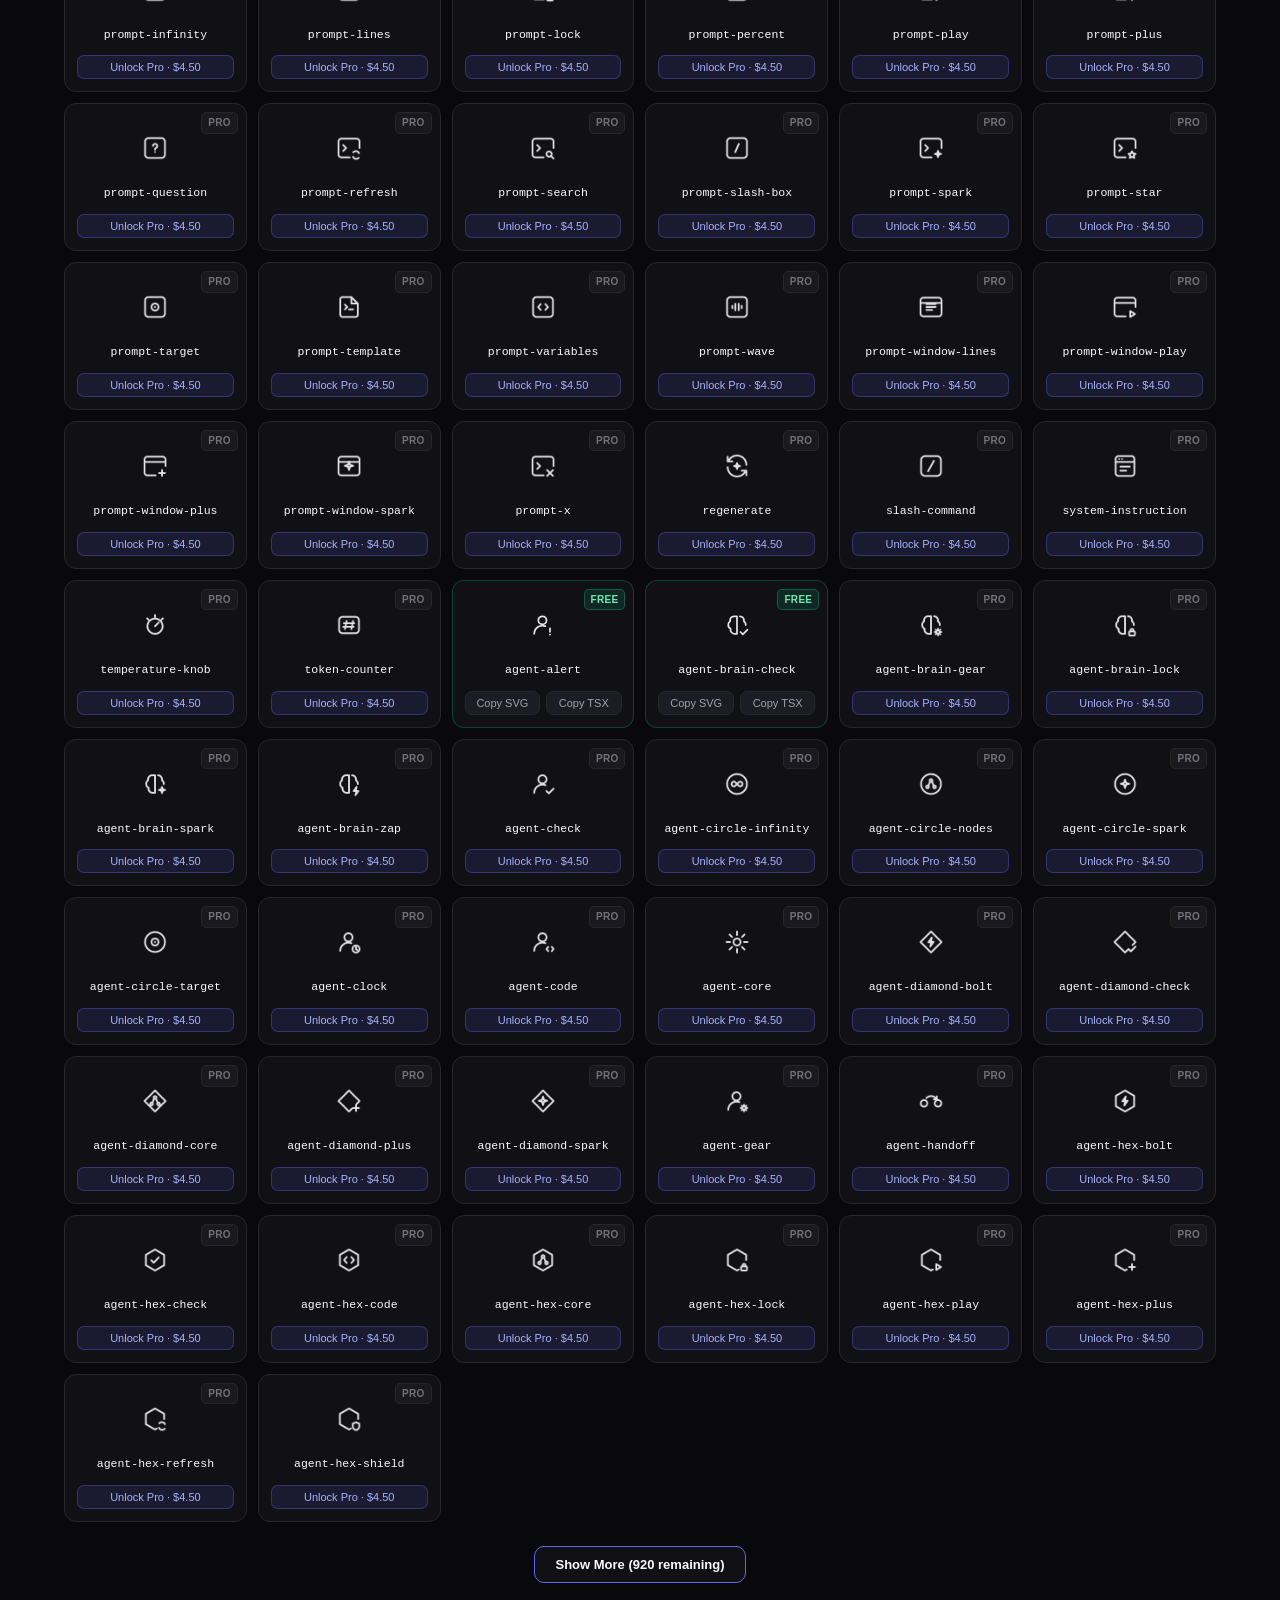
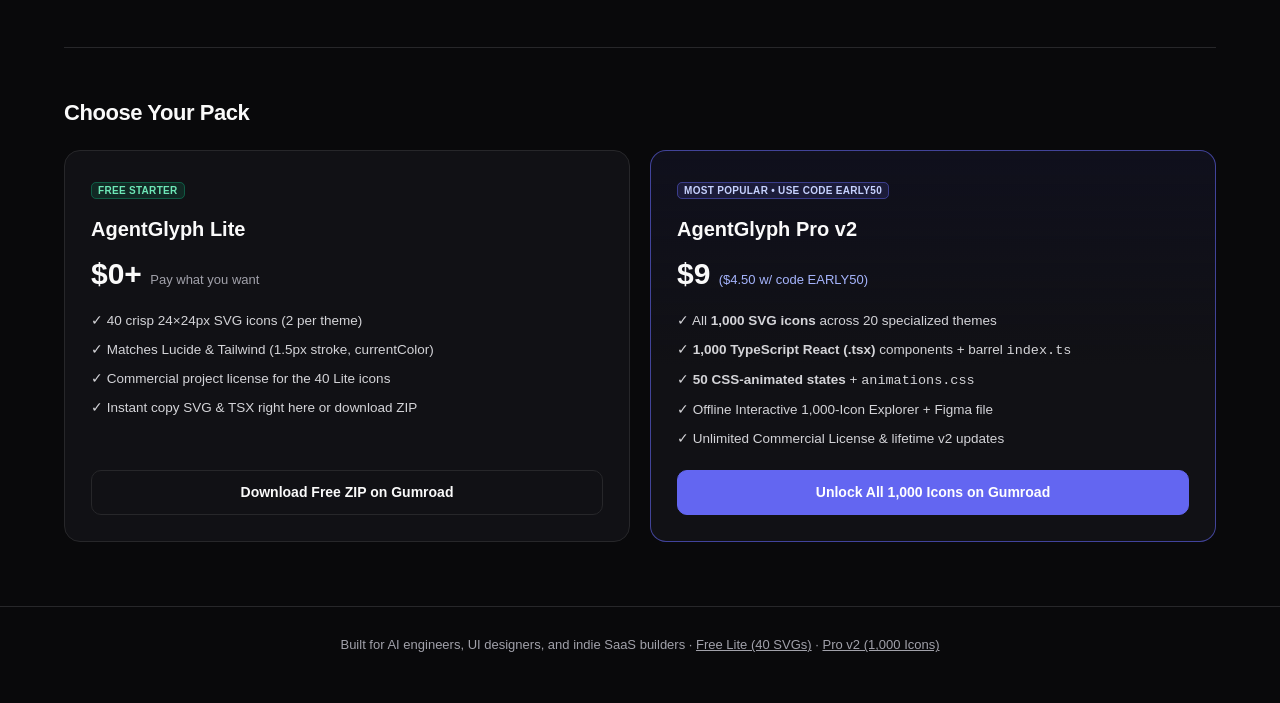
==== commit 134d07e1: "update pages" ====
--- a/index.html
+++ b/index.html
@@ -1,1031 +1,1142 @@
 <!doctype html>
 <html lang="en">
-  <head>
-    <meta charset="UTF-8" />
-    <meta name="viewport" content="width=device-width, initial-scale=1.0" />
-    <title>AgentGlyph v2 — 1,000 UI, AI &amp; SaaS Icons (SVG · React TSX · Figma)</title>
-    <meta
-      name="description"
-      content="1,000 crisp 24x24px vector icons across 20 varied themes for AI agents, RAG pipelines, DevTools, Cloud, Data, Security & SaaS apps. Try 40 icons free or unlock all 1,000."
-    />
-    <meta property="og:title" content="AgentGlyph v2 — 1,000 UI & AI Icons Across 20 Themes" />
-    <meta
-      property="og:description"
-      content="24x24px grid, 1.5px stroke, currentColor — pairs 1:1 with Lucide & Tailwind CSS. 40 free SVG starter icons included."
-    />
-    <meta property="og:image" content="./assets/cover-1280x720.png" />
-    <meta name="twitter:card" content="summary_large_image" />
-    <link rel="icon" type="image/svg+xml" href="./svg/02-agents-autonomy/agent-core.svg" />
-    <link rel="stylesheet" href="./assets/animations.css" />
-    <style>
-      :root {
-        --bg: #09090b;
-        --panel: #111115;
-        --panel-2: #16161d;
-        --panel-hover: #1a1a24;
-        --border: #27272a;
-        --text: #fafafa;
-        --muted: #a1a1aa;
-        --accent: #6366f1;
-        --accent-soft: rgba(99, 102, 241, 0.14);
-        --emerald: #10b981;
-        --emerald-soft: rgba(16, 185, 129, 0.14);
+
+<head>
+  <meta charset="UTF-8" />
+  <meta name="viewport" content="width=device-width, initial-scale=1.0" />
+  <title>AgentGlyph v2 — 1,000 UI, AI &amp; SaaS Icons (SVG · React TSX · Figma)</title>
+  <meta name="description"
+    content="1,000 crisp 24x24px vector icons across 20 varied themes for AI agents, RAG pipelines, DevTools, Cloud, Data, Security & SaaS apps. Try 40 icons free or unlock all 1,000." />
+  <meta property="og:title" content="AgentGlyph v2 — 1,000 UI & AI Icons Across 20 Themes" />
+  <meta property="og:description"
+    content="24x24px grid, 1.5px stroke, currentColor — pairs 1:1 with Lucide & Tailwind CSS. 40 free SVG starter icons included." />
+  <meta property="og:image" content="./assets/cover-1280x720.png" />
+  <meta name="twitter:card" content="summary_large_image" />
+  <link rel="icon" type="image/svg+xml" href="./svg/02-agents-autonomy/agent-core.svg" />
+  <link rel="stylesheet" href="./assets/animations.css" />
+  <style>
+    :root {
+      --bg: #09090b;
+      --panel: #111115;
+      --panel-2: #16161d;
+      --panel-hover: #1a1a24;
+      --border: #27272a;
+      --text: #fafafa;
+      --muted: #a1a1aa;
+      --accent: #6366f1;
+      --accent-soft: rgba(99, 102, 241, 0.14);
+      --emerald: #10b981;
+      --emerald-soft: rgba(16, 185, 129, 0.14);
+    }
+
+    * {
+      box-sizing: border-box;
+    }
+
+    html {
+      scroll-behavior: smooth;
+    }
+
+    body {
+      margin: 0;
+      font-family: Inter, -apple-system, BlinkMacSystemFont, "Segoe UI", Roboto, sans-serif;
+      background: var(--bg);
+      color: var(--text);
+      line-height: 1.55;
+      -webkit-font-smoothing: antialiased;
+    }
+
+    a {
+      color: inherit;
+      text-decoration: none;
+    }
+
+    .nav-wrap {
+      position: sticky;
+      top: 0;
+      z-index: 40;
+      backdrop-filter: blur(12px);
+      background: rgba(9, 9, 11, 0.85);
+      border-bottom: 1px solid var(--border);
+    }
+
+    .nav {
+      max-width: 1200px;
+      margin: 0 auto;
+      padding: 12px 24px;
+      display: flex;
+      align-items: center;
+      justify-content: space-between;
+      gap: 16px;
+    }
+
+    .brand {
+      display: inline-flex;
+      align-items: center;
+      gap: 10px;
+      font-weight: 700;
+      font-size: 15px;
+      letter-spacing: -0.01em;
+    }
+
+    .brand-icon {
+      width: 30px;
+      height: 30px;
+      border-radius: 8px;
+      display: grid;
+      place-items: center;
+      background: var(--accent-soft);
+      border: 1px solid rgba(99, 102, 241, 0.45);
+      color: #a5b4fc;
+    }
+
+    .nav-links {
+      display: flex;
+      align-items: center;
+      gap: 20px;
+      font-size: 13px;
+      color: var(--muted);
+    }
+
+    .nav-links a:hover {
+      color: var(--text);
+    }
+
+    .nav-ctas {
+      display: flex;
+      align-items: center;
+      gap: 8px;
+    }
+
+    @media (max-width: 820px) {
+      .nav-links {
+        display: none;
       }
-      * {
-        box-sizing: border-box;
+    }
+
+    .btn {
+      display: inline-flex;
+      align-items: center;
+      justify-content: center;
+      gap: 7px;
+      border-radius: 9px;
+      font-size: 13px;
+      font-weight: 600;
+      padding: 8px 14px;
+      cursor: pointer;
+      border: 1px solid var(--border);
+      background: var(--panel);
+      color: var(--text);
+      transition: all 0.15s ease;
+    }
+
+    .btn:hover {
+      border-color: #3f3f46;
+      background: var(--panel-hover);
+    }
+
+    .btn-primary {
+      background: var(--accent);
+      border-color: var(--accent);
+      color: #ffffff;
+    }
+
+    .btn-primary:hover {
+      background: #4f46e5;
+      border-color: #4f46e5;
+    }
+
+    .btn-lg {
+      padding: 11px 18px;
+      font-size: 14px;
+      border-radius: 10px;
+    }
+
+    .container {
+      max-width: 1200px;
+      margin: 0 auto;
+      padding: 0 24px;
+    }
+
+    .hero {
+      padding: 52px 0 36px;
+      display: grid;
+      grid-template-columns: 1.15fr 0.85fr;
+      gap: 32px;
+      align-items: center;
+    }
+
+    @media (max-width: 960px) {
+      .hero {
+        grid-template-columns: 1fr;
+        padding-top: 32px;
       }
-      html {
-        scroll-behavior: smooth;
+    }
+
+    .promo-pill {
+      display: inline-flex;
+      align-items: center;
+      gap: 8px;
+      padding: 5px 12px;
+      border-radius: 999px;
+      background: var(--accent-soft);
+      border: 1px solid rgba(99, 102, 241, 0.35);
+      color: #c7d2fe;
+      font-size: 12px;
+      font-weight: 600;
+      cursor: pointer;
+      margin-bottom: 16px;
+    }
+
+    .promo-code {
+      background: rgba(99, 102, 241, 0.25);
+      color: #fff;
+      padding: 2px 7px;
+      border-radius: 5px;
+      font-family: ui-monospace, SFMono-Regular, Menlo, monospace;
+    }
+
+    .hero h1 {
+      margin: 0 0 14px;
+      font-size: clamp(30px, 4vw, 44px);
+      line-height: 1.12;
+      letter-spacing: -0.03em;
+    }
+
+    .hero p {
+      margin: 0 0 22px;
+      color: var(--muted);
+      font-size: 15.5px;
+      max-width: 560px;
+    }
+
+    .hero-actions {
+      display: flex;
+      flex-wrap: wrap;
+      gap: 10px;
+      margin-bottom: 18px;
+    }
+
+    .hero-meta {
+      display: flex;
+      flex-wrap: wrap;
+      gap: 14px;
+      font-size: 12.5px;
+      color: var(--muted);
+    }
+
+    .hero-media {
+      background: var(--panel);
+      border: 1px solid var(--border);
+      border-radius: 16px;
+      overflow: hidden;
+      box-shadow: 0 24px 60px rgba(0, 0, 0, 0.45);
+    }
+
+    .hero-media video {
+      display: block;
+      width: 100%;
+      height: auto;
+      background: #09090b;
+    }
+
+    .stats-strip {
+      display: grid;
+      grid-template-columns: repeat(6, 1fr);
+      gap: 10px;
+      margin: 8px 0 40px;
+    }
+
+    @media (max-width: 900px) {
+      .stats-strip {
+        grid-template-columns: repeat(3, 1fr);
       }
-      body {
-        margin: 0;
-        font-family: Inter, -apple-system, BlinkMacSystemFont, "Segoe UI", Roboto, sans-serif;
-        background: var(--bg);
-        color: var(--text);
-        line-height: 1.55;
-        -webkit-font-smoothing: antialiased;
+    }
+
+    @media (max-width: 520px) {
+      .stats-strip {
+        grid-template-columns: repeat(2, 1fr);
       }
-      a {
-        color: inherit;
-        text-decoration: none;
+    }
+
+    .stat-card {
+      background: var(--panel);
+      border: 1px solid var(--border);
+      border-radius: 12px;
+      padding: 12px 14px;
+    }
+
+    .stat-val {
+      font-size: 18px;
+      font-weight: 700;
+      letter-spacing: -0.02em;
+    }
+
+    .stat-lbl {
+      font-size: 12px;
+      color: var(--muted);
+    }
+
+    .section-head {
+      display: flex;
+      flex-wrap: wrap;
+      justify-content: space-between;
+      align-items: flex-end;
+      gap: 12px;
+      margin-bottom: 16px;
+    }
+
+    .section-head h2 {
+      margin: 0;
+      font-size: 22px;
+      letter-spacing: -0.02em;
+    }
+
+    .badge-count {
+      display: inline-flex;
+      align-items: center;
+      gap: 6px;
+      padding: 4px 10px;
+      border-radius: 999px;
+      background: var(--panel);
+      border: 1px solid var(--border);
+      color: var(--muted);
+      font-size: 12px;
+      font-variant-numeric: tabular-nums;
+    }
+
+    .controls {
+      display: grid;
+      grid-template-columns: 1fr auto auto auto auto;
+      gap: 12px;
+      padding: 14px;
+      background: var(--panel);
+      border: 1px solid var(--border);
+      border-radius: 14px;
+      margin-bottom: 16px;
+      align-items: center;
+    }
+
+    @media (max-width: 1020px) {
+      .controls {
+        grid-template-columns: 1fr 1fr;
       }
-      .nav-wrap {
-        position: sticky;
-        top: 0;
-        z-index: 40;
-        backdrop-filter: blur(12px);
-        background: rgba(9, 9, 11, 0.85);
-        border-bottom: 1px solid var(--border);
+
+      .search-input {
+        grid-column: 1 / -1;
       }
-      .nav {
-        max-width: 1200px;
-        margin: 0 auto;
-        padding: 12px 24px;
-        display: flex;
-        align-items: center;
-        justify-content: space-between;
-        gap: 16px;
+    }
+
+    @media (max-width: 560px) {
+      .controls {
+        grid-template-columns: 1fr;
       }
-      .brand {
-        display: inline-flex;
-        align-items: center;
-        gap: 10px;
-        font-weight: 700;
-        font-size: 15px;
-        letter-spacing: -0.01em;
+    }
+
+    input[type="search"] {
+      width: 100%;
+      background: #09090b;
+      color: var(--text);
+      border: 1px solid var(--border);
+      border-radius: 9px;
+      padding: 9px 12px;
+      font-size: 14px;
+      outline: none;
+    }
+
+    input[type="search"]:focus {
+      border-color: var(--accent);
+    }
+
+    .tier-toggle {
+      display: inline-flex;
+      background: #09090b;
+      border: 1px solid var(--border);
+      border-radius: 9px;
+      padding: 3px;
+      gap: 2px;
+    }
+
+    .tier-btn {
+      border: none;
+      background: transparent;
+      color: var(--muted);
+      font-size: 12px;
+      font-weight: 500;
+      padding: 5px 10px;
+      border-radius: 6px;
+      cursor: pointer;
+    }
+
+    .tier-btn.active {
+      background: var(--accent);
+      color: #fff;
+    }
+
+    .control-group {
+      display: flex;
+      align-items: center;
+      gap: 7px;
+      font-size: 12.5px;
+      color: var(--muted);
+      white-space: nowrap;
+    }
+
+    .swatches {
+      display: inline-flex;
+      align-items: center;
+      gap: 5px;
+    }
+
+    .swatch {
+      width: 16px;
+      height: 16px;
+      border-radius: 999px;
+      border: 1px solid rgba(255, 255, 255, 0.25);
+      cursor: pointer;
+      padding: 0;
+    }
+
+    .categories {
+      display: flex;
+      flex-wrap: wrap;
+      gap: 7px;
+      margin-bottom: 20px;
+    }
+
+    .cat-btn {
+      background: var(--panel);
+      color: var(--muted);
+      border: 1px solid var(--border);
+      border-radius: 999px;
+      padding: 5px 12px;
+      font-size: 12px;
+      cursor: pointer;
+      transition: all 0.15s ease;
+    }
+
+    .cat-btn:hover {
+      color: var(--text);
+      border-color: #3f3f46;
+    }
+
+    .cat-btn.active {
+      background: var(--accent);
+      border-color: var(--accent);
+      color: #fff;
+    }
+
+    .grid {
+      display: grid;
+      grid-template-columns: repeat(auto-fill, minmax(168px, 1fr));
+      gap: 11px;
+    }
+
+    .card {
+      position: relative;
+      background: var(--panel);
+      border: 1px solid var(--border);
+      border-radius: 12px;
+      padding: 20px 12px 12px;
+      display: flex;
+      flex-direction: column;
+      align-items: center;
+      gap: 12px;
+      transition: border-color 0.15s ease, background 0.15s ease;
+    }
+
+    .card:hover {
+      background: var(--panel-hover);
+      border-color: #3f3f46;
+    }
+
+    .card.is-free {
+      border-color: rgba(16, 185, 129, 0.28);
+    }
+
+    .card-tag {
+      position: absolute;
+      top: 8px;
+      right: 8px;
+      font-size: 10px;
+      font-weight: 700;
+      padding: 2px 6px;
+      border-radius: 5px;
+      letter-spacing: 0.03em;
+    }
+
+    .card-tag.free {
+      background: var(--emerald-soft);
+      color: #6ee7b7;
+      border: 1px solid rgba(16, 185, 129, 0.35);
+    }
+
+    .card-tag.pro {
+      background: rgba(255, 255, 255, 0.04);
+      color: #71717a;
+      border: 1px solid #27272a;
+    }
+
+    .icon-preview {
+      display: flex;
+      align-items: center;
+      justify-content: center;
+      height: 48px;
+    }
+
+    .pro-sprite-icon {
+      width: var(--icon-size, 28px);
+      height: var(--icon-size, 28px);
+      background-color: currentColor;
+      -webkit-mask-image: var(--sprite-url);
+      mask-image: var(--sprite-url);
+      -webkit-mask-size: 1000% 500%;
+      mask-size: 1000% 500%;
+      -webkit-mask-position: var(--pos-x) var(--pos-y);
+      mask-position: var(--pos-x) var(--pos-y);
+      -webkit-mask-repeat: no-repeat;
+      mask-repeat: no-repeat;
+      pointer-events: none;
+    }
+
+    .icon-name {
+      font-size: 11.5px;
+      color: var(--text);
+      font-family: ui-monospace, SFMono-Regular, Menlo, monospace;
+      text-align: center;
+      word-break: break-word;
+    }
+
+    .card-actions {
+      display: flex;
+      gap: 6px;
+      width: 100%;
+    }
+
+    .btn-copy {
+      flex: 1;
+      background: #1c1c24;
+      color: var(--muted);
+      border: 1px solid var(--border);
+      border-radius: 7px;
+      padding: 5px 6px;
+      font-size: 11px;
+      cursor: pointer;
+      transition: all 0.15s ease;
+    }
+
+    .btn-copy:hover {
+      color: var(--text);
+      border-color: var(--accent);
+    }
+
+    .btn-unlock {
+      flex: 1;
+      background: rgba(99, 102, 241, 0.12);
+      color: #a5b4fc;
+      border: 1px solid rgba(99, 102, 241, 0.35);
+      border-radius: 7px;
+      padding: 5px 6px;
+      font-size: 11px;
+      font-weight: 500;
+      cursor: pointer;
+      transition: all 0.15s ease;
+    }
+
+    .btn-unlock:hover {
+      background: var(--accent);
+      color: #fff;
+      border-color: var(--accent);
+    }
+
+    .load-more-wrap {
+      display: flex;
+      justify-content: center;
+      margin-top: 24px;
+    }
+
+    .load-more-btn {
+      background: var(--panel);
+      color: var(--text);
+      border: 1px solid var(--accent);
+      border-radius: 10px;
+      padding: 10px 20px;
+      font-size: 13px;
+      font-weight: 600;
+      cursor: pointer;
+    }
+
+    .load-more-btn:hover {
+      background: var(--accent);
+    }
+
+    .compare-section {
+      margin-top: 64px;
+      padding-top: 48px;
+      border-top: 1px solid var(--border);
+    }
+
+    .compare-grid {
+      display: grid;
+      grid-template-columns: repeat(2, 1fr);
+      gap: 20px;
+      margin-top: 20px;
+    }
+
+    @media (max-width: 780px) {
+      .compare-grid {
+        grid-template-columns: 1fr;
       }
-      .brand-icon {
-        width: 30px;
-        height: 30px;
-        border-radius: 8px;
-        display: grid;
-        place-items: center;
-        background: var(--accent-soft);
-        border: 1px solid rgba(99, 102, 241, 0.45);
-        color: #a5b4fc;
+    }
+
+    .plan-card {
+      background: var(--panel);
+      border: 1px solid var(--border);
+      border-radius: 16px;
+      padding: 26px;
+      display: flex;
+      flex-direction: column;
+      justify-content: space-between;
+      gap: 20px;
+    }
+
+    .plan-card.pro-plan {
+      border-color: rgba(99, 102, 241, 0.6);
+      background: linear-gradient(180deg, rgba(99, 102, 241, 0.08) 0%, var(--panel) 55%);
+    }
+
+    .plan-price {
+      font-size: 30px;
+      font-weight: 700;
+      margin: 6px 0;
+    }
+
+    .plan-list {
+      list-style: none;
+      padding: 0;
+      margin: 0;
+      display: grid;
+      gap: 8px;
+      font-size: 13.5px;
+      color: #d4d4d8;
+    }
+
+    footer {
+      margin-top: 64px;
+      padding: 28px 24px 48px;
+      border-top: 1px solid var(--border);
+      text-align: center;
+      color: var(--muted);
+      font-size: 13px;
+    }
+
+    .modal-backdrop {
+      position: fixed;
+      inset: 0;
+      background: rgba(0, 0, 0, 0.72);
+      backdrop-filter: blur(4px);
+      display: none;
+      place-items: center;
+      padding: 20px;
+      z-index: 60;
+    }
+
+    .modal-backdrop.open {
+      display: grid;
+    }
+
+    .modal {
+      width: 100%;
+      max-width: 460px;
+      background: var(--panel);
+      border: 1px solid rgba(99, 102, 241, 0.5);
+      border-radius: 16px;
+      padding: 24px;
+    }
+
+    .toast {
+      position: fixed;
+      bottom: 24px;
+      right: 24px;
+      background: #18181b;
+      color: #fafafa;
+      border: 1px solid var(--accent);
+      padding: 10px 16px;
+      border-radius: 10px;
+      font-size: 13px;
+      opacity: 0;
+      transform: translateY(10px);
+      transition: all 0.2s ease;
+      pointer-events: none;
+      z-index: 70;
+    }
+
+    .toast.show {
+      opacity: 1;
+      transform: translateY(0);
+    }
+
+    .empty {
+      grid-column: 1 / -1;
+      text-align: center;
+      padding: 48px;
+      color: var(--muted);
+      border: 1px dashed var(--border);
+      border-radius: 14px;
+    }
+  </style>
+</head>
+
+<body>
+  <header class="nav-wrap">
+    <div class="nav">
+      <a href="#" class="brand">
+        <span class="brand-icon">
+          <svg width="18" height="18" viewBox="0 0 24 24" fill="none" stroke="currentColor" stroke-width="1.75"
+            stroke-linecap="round" stroke-linejoin="round">
+            <circle cx="12" cy="12" r="3" />
+            <path
+              d="M12 3v3M12 18v3M3 12h3M18 12h3M5.6 5.6l2.1 2.1M16.3 16.3l2.1 2.1M18.4 5.6l-2.1 2.1M7.7 16.3l-2.1 2.1" />
+          </svg>
+        </span>
+        <span>AgentGlyph v2</span>
+      </a>
+      <nav class="nav-links">
+        <a href="#explorer">1,000 Icons</a>
+        <a href="#pricing">Lite vs Pro</a>
+        <a href="https://www.figma.com/design/YL2BMhqeuJAUthScdj4hJs" target="_blank" rel="noopener">Figma Master</a>
+      </nav>
+      <div class="nav-ctas">
+        <a class="btn" href="https://5418582126609.gumroad.com/l/yrwls" target="_blank" rel="noopener">40 Free SVGs</a>
+        <a class="btn btn-primary" href="https://5418582126609.gumroad.com/l/aqhwe" target="_blank" rel="noopener">Get
+          Pro — $9</a>
+      </div>
+    </div>
+  </header>
+
+  <main class="container">
+    <section class="hero">
+      <div>
+        <button type="button" class="promo-pill" id="copy-promo-btn" title="Click to copy coupon EARLY50">
+          <span>v2.0 LAUNCH • 50% OFF EARLY BIRD →</span>
+          <span class="promo-code">EARLY50</span>
+          <span>($4.50)</span>
+        </button>
+        <h1>1,000 Crisp Vector Icons for AI, DevTools &amp; SaaS UIs</h1>
+        <p>
+          Designed on a strict <strong>24×24px grid (1.5px stroke, currentColor)</strong> so every glyph pairs cleanly
+          1:1 with <strong>Lucide &amp; Tailwind CSS</strong>. Exported as raw SVGs, 1,000 TypeScript React components,
+          CSS-animated states, and Figma components.
+        </p>
+        <div class="hero-actions">
+          <a class="btn btn-primary btn-lg" href="https://5418582126609.gumroad.com/l/aqhwe" target="_blank"
+            rel="noopener">
+            Unlock All 1,000 Icons — $9 ($4.50 w/ EARLY50)
+          </a>
+          <a class="btn btn-lg" href="https://5418582126609.gumroad.com/l/yrwls" target="_blank" rel="noopener">
+            Download 40 Free SVGs ($0+)
+          </a>
+        </div>
+        <div class="hero-meta">
+          <span>✓ 20 Specialized Themes</span>
+          <span>✓ 50 Animated States Included</span>
+          <span>✓ Unlimited Commercial License</span>
+        </div>
+      </div>
+      <div class="hero-media">
+        <video src="./assets/demo-15s.mp4" poster="./assets/cover-1280x720.png" autoplay loop muted playsinline></video>
+      </div>
+    </section>
+
+    <section class="stats-strip">
+      <div class="stat-card">
+        <div class="stat-val">1,000</div>
+        <div class="stat-lbl">Clean Vector SVGs</div>
+      </div>
+      <div class="stat-card">
+        <div class="stat-val">1,000</div>
+        <div class="stat-lbl">React .tsx Files</div>
+      </div>
+      <div class="stat-card">
+        <div class="stat-val">20</div>
+        <div class="stat-lbl">Varied UI Themes</div>
+      </div>
+      <div class="stat-card">
+        <div class="stat-val">50</div>
+        <div class="stat-lbl">Animated CSS Icons</div>
+      </div>
+      <div class="stat-card">
+        <div class="stat-val">1.5px</div>
+        <div class="stat-lbl">Lucide Stroke Match</div>
+      </div>
+      <div class="stat-card">
+        <div class="stat-val">40</div>
+        <div class="stat-lbl">Free Copyable Now</div>
+      </div>
+    </section>
+
+    <section id="explorer">
+      <div class="section-head">
+        <div>
+          <h2>Interactive Icon Explorer</h2>
+          <p style="margin:4px 0 0;color:var(--muted);font-size:13.5px;">
+            Copy SVG or React TSX instantly for all <strong style="color:#6ee7b7">40 Free Lite</strong> icons (2 per
+            theme), or search and preview all 1,000 Pro glyphs live.
+          </p>
+        </div>
+        <span class="badge-count" id="count-badge">0 icons loaded</span>
+      </div>
+
+      <div class="controls">
+        <input type="search" class="search-input" id="search"
+          placeholder="Search 1,000 icons (e.g. vector, agent, git, cloud, chart, lock, billing)..." />
+        <div class="tier-toggle" id="tier-toggle">
+          <button type="button" class="tier-btn active" data-tier="all">All 1,000</button>
+          <button type="button" class="tier-btn" data-tier="free">Free (40)</button>
+          <button type="button" class="tier-btn" data-tier="pro">Pro (960)</button>
+        </div>
+        <label class="control-group">
+          Size <input type="range" id="size-slider" min="16" max="44" value="28" />
+          <span id="size-val">28px</span>
+        </label>
+        <label class="control-group" title="Adjusts stroke on editable Free Lite SVG icons">
+          Stroke <input type="range" id="stroke-slider" min="1" max="2.5" step="0.25" value="1.5" />
+          <span id="stroke-val">1.5</span>
+        </label>
+        <div class="control-group">
+          <div class="swatches">
+            <button type="button" class="swatch" style="background:#e4e4e7" data-color="#e4e4e7" title="Zinc"></button>
+            <button type="button" class="swatch" style="background:#a5b4fc" data-color="#a5b4fc"
+              title="Indigo"></button>
+            <button type="button" class="swatch" style="background:#34d399" data-color="#34d399"
+              title="Emerald"></button>
+          </div>
+          <input type="color" id="color-picker" value="#e4e4e7" />
+        </div>
+      </div>
+
+      <div class="categories" id="categories"></div>
+      <div class="grid" id="grid"></div>
+      <div class="load-more-wrap" id="load-more-wrap" style="display:none;">
+        <button type="button" class="load-more-btn" id="load-more-btn">Show More Icons</button>
+      </div>
+    </section>
+
+    <section class="compare-section" id="pricing">
+      <div class="section-head">
+        <h2>Choose Your Pack</h2>
+      </div>
+      <div class="compare-grid">
+        <div class="plan-card">
+          <div>
+            <span class="card-tag free" style="position:static;">FREE STARTER</span>
+            <h3 style="margin:12px 0 4px;font-size:20px;">AgentGlyph Lite</h3>
+            <div class="plan-price">$0+ <span style="font-size:13px;color:var(--muted);font-weight:400;">Pay what you
+                want</span></div>
+            <ul class="plan-list" style="margin-top:14px;">
+              <li>✓ 40 crisp 24×24px SVG icons (2 per theme)</li>
+              <li>✓ Matches Lucide &amp; Tailwind (1.5px stroke, currentColor)</li>
+              <li>✓ Commercial project license for the 40 Lite icons</li>
+              <li>✓ Instant copy SVG &amp; TSX right here or download ZIP</li>
+            </ul>
+          </div>
+          <a class="btn btn-lg" href="https://5418582126609.gumroad.com/l/yrwls" target="_blank" rel="noopener">Download
+            Free ZIP on Gumroad</a>
+        </div>
+        <div class="plan-card pro-plan">
+          <div>
+            <span class="card-tag free"
+              style="position:static;background:var(--accent-soft);color:#c7d2fe;border-color:rgba(99,102,241,0.45);">MOST
+              POPULAR • USE CODE EARLY50</span>
+            <h3 style="margin:12px 0 4px;font-size:20px;">AgentGlyph Pro v2</h3>
+            <div class="plan-price">$9 <span style="font-size:13px;color:#a5b4fc;font-weight:500;">($4.50 w/ code
+                EARLY50)</span></div>
+            <ul class="plan-list" style="margin-top:14px;">
+              <li>✓ All <strong>1,000 SVG icons</strong> across 20 specialized themes</li>
+              <li>✓ <strong>1,000 TypeScript React (.tsx)</strong> components + barrel <code>index.ts</code></li>
+              <li>✓ <strong>50 CSS-animated states</strong> + <code>animations.css</code></li>
+              <li>✓ Offline Interactive 1,000-Icon Explorer + Figma file</li>
+              <li>✓ Unlimited Commercial License &amp; lifetime v2 updates</li>
+            </ul>
+          </div>
+          <a class="btn btn-primary btn-lg" href="https://5418582126609.gumroad.com/l/aqhwe" target="_blank"
+            rel="noopener">Unlock All 1,000 Icons on Gumroad</a>
+        </div>
+      </div>
+    </section>
+  </main>
+
+  <footer>
+    <div class="container">
+      Built for AI engineers, UI designers, and indie SaaS builders ·
+      <a href="https://5418582126609.gumroad.com/l/yrwls" target="_blank" rel="noopener"
+        style="text-decoration:underline">Free Lite (40 SVGs)</a> ·
+      <a href="https://5418582126609.gumroad.com/l/aqhwe" target="_blank" rel="noopener"
+        style="text-decoration:underline">Pro v2 (1,000 Icons)</a>
+    </div>
+  </footer>
+
+  <div class="modal-backdrop" id="pro-modal">
+    <div class="modal">
+      <div style="display:flex;justify-content:space-between;align-items:center;margin-bottom:10px;">
+        <strong style="font-size:16px;" id="modal-title">Unlock Pro Icon</strong>
+        <button type="button" class="btn" id="modal-close" style="padding:4px 10px;">✕</button>
+      </div>
+      <p style="margin:0 0 14px;color:var(--muted);font-size:13.5px;" id="modal-desc"></p>
+      <div
+        style="background:#09090b;border:1px solid var(--border);border-radius:10px;padding:12px;margin-bottom:16px;font-size:13px;">
+        <div style="margin-bottom:6px;">Use promo code <code style="color:#a5b4fc;font-weight:700;">EARLY50</code> for
+          50% off ($4.50 instead of $9):</div>
+        <div style="display:flex;gap:8px;align-items:center;">
+          <code
+            style="flex:1;padding:6px 10px;background:var(--panel);border:1px solid var(--border);border-radius:6px;font-weight:700;">EARLY50</code>
+          <button type="button" class="btn" id="modal-copy-code">Copy Code</button>
+        </div>
+      </div>
+      <a class="btn btn-primary btn-lg" style="width:100%;" href="https://5418582126609.gumroad.com/l/aqhwe"
+        target="_blank" rel="noopener">
+        Get AgentGlyph Pro (1,000 Icons) →
+      </a>
+    </div>
+  </div>
+
+  <div class="toast" id="toast">Copied!</div>
+
+  <script src="./manifest-public.js"></script>
+  <script>
+    const icons = window.AGENT_GLYPH_PUBLIC || [];
+    const THEME_LABELS = { "01-prompts-generation": "01 · Prompts & Generation", "02-agents-autonomy": "02 · Agents & Autonomy", "03-memory-rag": "03 · Memory, RAG & Knowledge", "04-workflows-pipelines": "04 · Workflows & Pipelines", "05-models-inference": "05 · Models & Inference", "06-safety-trust": "06 · Safety, Trust & Feedback", "07-multimodal-workspace": "07 · Multimodal & Workspace", "08-animated-states": "08 · Animated States", "09-developer-code": "09 · Developer & Code / Git", "10-data-analytics": "10 · Data & Analytics", "11-cloud-devops": "11 · Cloud & DevOps", "12-ui-navigation": "12 · UI & Navigation", "13-files-documents": "13 · Files & Documents", "14-communication-collab": "14 · Communication & Collab", "15-commerce-billing": "15 · Commerce & SaaS Billing", "16-media-creative": "16 · Media & Creative", "17-security-auth": "17 · Security & Auth", "18-iot-hardware": "18 · IoT & Hardware", "19-productivity-tasks": "19 · Productivity & Tasks", "20-fintech-crypto": "20 · Fintech & Crypto" };
+    const searchInput = document.getElementById('search');
+    const sizeSlider = document.getElementById('size-slider');
+    const strokeSlider = document.getElementById('stroke-slider');
+    const colorPicker = document.getElementById('color-picker');
+    const sizeVal = document.getElementById('size-val');
+    const strokeVal = document.getElementById('stroke-val');
+    const countBadge = document.getElementById('count-badge');
+    const categoriesEl = document.getElementById('categories');
+    const gridEl = document.getElementById('grid');
+    const loadMoreWrap = document.getElementById('load-more-wrap');
+    const loadMoreBtn = document.getElementById('load-more-btn');
+    const toastEl = document.getElementById('toast');
+    const proModal = document.getElementById('pro-modal');
+    const modalTitle = document.getElementById('modal-title');
+    const modalDesc = document.getElementById('modal-desc');
+
+    const PAGE_SIZE = 80;
+    let activeCategory = 'all';
+    let activeTier = 'all';
+    let visibleLimit = PAGE_SIZE;
+    let toastTimer = null;
+
+    function showToast(msg) {
+      toastEl.textContent = msg;
+      toastEl.classList.add('show');
+      clearTimeout(toastTimer);
+      toastTimer = setTimeout(() => toastEl.classList.remove('show'), 1800);
+    }
+
+    async function copyText(text, label) {
+      try {
+        await navigator.clipboard.writeText(text);
+        showToast('Copied ' + label + '!');
+      } catch {
+        showToast('Copy failed — please copy manually');
       }
-      .nav-links {
-        display: flex;
-        align-items: center;
-        gap: 20px;
-        font-size: 13px;
-        color: var(--muted);
-      }
-      .nav-links a:hover {
-        color: var(--text);
-      }
-      .nav-ctas {
-        display: flex;
-        align-items: center;
-        gap: 8px;
-      }
-      @media (max-width: 820px) {
-        .nav-links {
-          display: none;
-        }
-      }
-      .btn {
-        display: inline-flex;
-        align-items: center;
-        justify-content: center;
-        gap: 7px;
-        border-radius: 9px;
-        font-size: 13px;
-        font-weight: 600;
-        padding: 8px 14px;
-        cursor: pointer;
-        border: 1px solid var(--border);
-        background: var(--panel);
-        color: var(--text);
-        transition: all 0.15s ease;
-      }
-      .btn:hover {
-        border-color: #3f3f46;
-        background: var(--panel-hover);
-      }
-      .btn-primary {
-        background: var(--accent);
-        border-color: var(--accent);
-        color: #ffffff;
-      }
-      .btn-primary:hover {
-        background: #4f46e5;
-        border-color: #4f46e5;
-      }
-      .btn-lg {
-        padding: 11px 18px;
-        font-size: 14px;
-        border-radius: 10px;
-      }
-      .container {
-        max-width: 1200px;
-        margin: 0 auto;
-        padding: 0 24px;
-      }
-      .hero {
-        padding: 52px 0 36px;
-        display: grid;
-        grid-template-columns: 1.15fr 0.85fr;
-        gap: 32px;
-        align-items: center;
-      }
-      @media (max-width: 960px) {
-        .hero {
-          grid-template-columns: 1fr;
-          padding-top: 32px;
-        }
-      }
-      .promo-pill {
-        display: inline-flex;
-        align-items: center;
-        gap: 8px;
-        padding: 5px 12px;
-        border-radius: 999px;
-        background: var(--accent-soft);
-        border: 1px solid rgba(99, 102, 241, 0.35);
-        color: #c7d2fe;
-        font-size: 12px;
-        font-weight: 600;
-        cursor: pointer;
-        margin-bottom: 16px;
-      }
-      .promo-code {
-        background: rgba(99, 102, 241, 0.25);
-        color: #fff;
-        padding: 2px 7px;
-        border-radius: 5px;
-        font-family: ui-monospace, SFMono-Regular, Menlo, monospace;
-      }
-      .hero h1 {
-        margin: 0 0 14px;
-        font-size: clamp(30px, 4vw, 44px);
-        line-height: 1.12;
-        letter-spacing: -0.03em;
-      }
-      .hero p {
-        margin: 0 0 22px;
-        color: var(--muted);
-        font-size: 15.5px;
-        max-width: 560px;
-      }
-      .hero-actions {
-        display: flex;
-        flex-wrap: wrap;
-        gap: 10px;
-        margin-bottom: 18px;
-      }
-      .hero-meta {
-        display: flex;
-        flex-wrap: wrap;
-        gap: 14px;
-        font-size: 12.5px;
-        color: var(--muted);
-      }
-      .hero-media {
-        background: var(--panel);
-        border: 1px solid var(--border);
-        border-radius: 16px;
-        overflow: hidden;
-        box-shadow: 0 24px 60px rgba(0, 0, 0, 0.45);
-      }
-      .hero-media video {
-        display: block;
-        width: 100%;
-        height: auto;
-        background: #09090b;
-      }
-      .stats-strip {
-        display: grid;
-        grid-template-columns: repeat(6, 1fr);
-        gap: 10px;
-        margin: 8px 0 40px;
-      }
-      @media (max-width: 900px) {
-        .stats-strip {
-          grid-template-columns: repeat(3, 1fr);
-        }
-      }
-      @media (max-width: 520px) {
-        .stats-strip {
-          grid-template-columns: repeat(2, 1fr);
-        }
-      }
-      .stat-card {
-        background: var(--panel);
-        border: 1px solid var(--border);
-        border-radius: 12px;
-        padding: 12px 14px;
-      }
-      .stat-val {
-        font-size: 18px;
-        font-weight: 700;
-        letter-spacing: -0.02em;
-      }
-      .stat-lbl {
-        font-size: 12px;
-        color: var(--muted);
-      }
-      .section-head {
-        display: flex;
-        flex-wrap: wrap;
-        justify-content: space-between;
-        align-items: flex-end;
-        gap: 12px;
-        margin-bottom: 16px;
-      }
-      .section-head h2 {
-        margin: 0;
-        font-size: 22px;
-        letter-spacing: -0.02em;
-      }
-      .badge-count {
-        display: inline-flex;
-        align-items: center;
-        gap: 6px;
-        padding: 4px 10px;
-        border-radius: 999px;
-        background: var(--panel);
-        border: 1px solid var(--border);
-        color: var(--muted);
-        font-size: 12px;
-        font-variant-numeric: tabular-nums;
-      }
-      .controls {
-        display: grid;
-        grid-template-columns: 1fr auto auto auto auto;
-        gap: 12px;
-        padding: 14px;
-        background: var(--panel);
-        border: 1px solid var(--border);
-        border-radius: 14px;
-        margin-bottom: 16px;
-        align-items: center;
-      }
-      @media (max-width: 1020px) {
-        .controls {
-          grid-template-columns: 1fr 1fr;
-        }
-        .search-input {
-          grid-column: 1 / -1;
-        }
-      }
-      @media (max-width: 560px) {
-        .controls {
-          grid-template-columns: 1fr;
-        }
-      }
-      input[type="search"] {
-        width: 100%;
-        background: #09090b;
-        color: var(--text);
-        border: 1px solid var(--border);
-        border-radius: 9px;
-        padding: 9px 12px;
-        font-size: 14px;
-        outline: none;
-      }
-      input[type="search"]:focus {
-        border-color: var(--accent);
-      }
-      .tier-toggle {
-        display: inline-flex;
-        background: #09090b;
-        border: 1px solid var(--border);
-        border-radius: 9px;
-        padding: 3px;
-        gap: 2px;
-      }
-      .tier-btn {
-        border: none;
-        background: transparent;
-        color: var(--muted);
-        font-size: 12px;
-        font-weight: 500;
-        padding: 5px 10px;
-        border-radius: 6px;
-        cursor: pointer;
-      }
-      .tier-btn.active {
-        background: var(--accent);
-        color: #fff;
-      }
-      .control-group {
-        display: flex;
-        align-items: center;
-        gap: 7px;
-        font-size: 12.5px;
-        color: var(--muted);
-        white-space: nowrap;
-      }
-      .swatches {
-        display: inline-flex;
-        align-items: center;
-        gap: 5px;
-      }
-      .swatch {
-        width: 16px;
-        height: 16px;
-        border-radius: 999px;
-        border: 1px solid rgba(255, 255, 255, 0.25);
-        cursor: pointer;
-        padding: 0;
-      }
-      .categories {
-        display: flex;
-        flex-wrap: wrap;
-        gap: 7px;
-        margin-bottom: 20px;
-      }
-      .cat-btn {
-        background: var(--panel);
-        color: var(--muted);
-        border: 1px solid var(--border);
-        border-radius: 999px;
-        padding: 5px 12px;
-        font-size: 12px;
-        cursor: pointer;
-        transition: all 0.15s ease;
-      }
-      .cat-btn:hover {
-        color: var(--text);
-        border-color: #3f3f46;
-      }
-      .cat-btn.active {
-        background: var(--accent);
-        border-color: var(--accent);
-        color: #fff;
-      }
-      .grid {
-        display: grid;
-        grid-template-columns: repeat(auto-fill, minmax(168px, 1fr));
-        gap: 11px;
-      }
-      .card {
-        position: relative;
-        background: var(--panel);
-        border: 1px solid var(--border);
-        border-radius: 12px;
-        padding: 20px 12px 12px;
-        display: flex;
-        flex-direction: column;
-        align-items: center;
-        gap: 12px;
-        transition: border-color 0.15s ease, background 0.15s ease;
-      }
-      .card:hover {
-        background: var(--panel-hover);
-        border-color: #3f3f46;
-      }
-      .card.is-free {
-        border-color: rgba(16, 185, 129, 0.28);
-      }
-      .card-tag {
-        position: absolute;
-        top: 8px;
-        right: 8px;
-        font-size: 10px;
-        font-weight: 700;
-        padding: 2px 6px;
-        border-radius: 5px;
-        letter-spacing: 0.03em;
-      }
-      .card-tag.free {
-        background: var(--emerald-soft);
-        color: #6ee7b7;
-        border: 1px solid rgba(16, 185, 129, 0.35);
-      }
-      .card-tag.pro {
-        background: rgba(255, 255, 255, 0.04);
-        color: #71717a;
-        border: 1px solid #27272a;
-      }
-      .icon-preview {
-        display: flex;
-        align-items: center;
-        justify-content: center;
-        height: 48px;
-      }
-      .pro-sprite-icon {
-        width: var(--icon-size, 28px);
-        height: var(--icon-size, 28px);
-        background-color: currentColor;
-        -webkit-mask-image: var(--sprite-url);
-        mask-image: var(--sprite-url);
-        -webkit-mask-size: 1000% 500%;
-        mask-size: 1000% 500%;
-        -webkit-mask-position: var(--pos-x) var(--pos-y);
-        mask-position: var(--pos-x) var(--pos-y);
-        -webkit-mask-repeat: no-repeat;
-        mask-repeat: no-repeat;
-        pointer-events: none;
-      }
-      .icon-name {
-        font-size: 11.5px;
-        color: var(--text);
-        font-family: ui-monospace, SFMono-Regular, Menlo, monospace;
-        text-align: center;
-        word-break: break-word;
-      }
-      .card-actions {
-        display: flex;
-        gap: 6px;
-        width: 100%;
-      }
-      .btn-copy {
-        flex: 1;
-        background: #1c1c24;
-        color: var(--muted);
-        border: 1px solid var(--border);
-        border-radius: 7px;
-        padding: 5px 6px;
-        font-size: 11px;
-        cursor: pointer;
-        transition: all 0.15s ease;
-      }
-      .btn-copy:hover {
-        color: var(--text);
-        border-color: var(--accent);
-      }
-      .btn-unlock {
-        flex: 1;
-        background: rgba(99, 102, 241, 0.12);
-        color: #a5b4fc;
-        border: 1px solid rgba(99, 102, 241, 0.35);
-        border-radius: 7px;
-        padding: 5px 6px;
-        font-size: 11px;
-        font-weight: 500;
-        cursor: pointer;
-        transition: all 0.15s ease;
-      }
-      .btn-unlock:hover {
-        background: var(--accent);
-        color: #fff;
-        border-color: var(--accent);
-      }
-      .load-more-wrap {
-        display: flex;
-        justify-content: center;
-        margin-top: 24px;
-      }
-      .load-more-btn {
-        background: var(--panel);
-        color: var(--text);
-        border: 1px solid var(--accent);
-        border-radius: 10px;
-        padding: 10px 20px;
-        font-size: 13px;
-        font-weight: 600;
-        cursor: pointer;
-      }
-      .load-more-btn:hover {
-        background: var(--accent);
-      }
-      .compare-section {
-        margin-top: 64px;
-        padding-top: 48px;
-        border-top: 1px solid var(--border);
-      }
-      .compare-grid {
-        display: grid;
-        grid-template-columns: repeat(2, 1fr);
-        gap: 20px;
-        margin-top: 20px;
-      }
-      @media (max-width: 780px) {
-        .compare-grid {
-          grid-template-columns: 1fr;
-        }
-      }
-      .plan-card {
-        background: var(--panel);
-        border: 1px solid var(--border);
-        border-radius: 16px;
-        padding: 26px;
-        display: flex;
-        flex-direction: column;
-        justify-content: space-between;
-        gap: 20px;
-      }
-      .plan-card.pro-plan {
-        border-color: rgba(99, 102, 241, 0.6);
-        background: linear-gradient(180deg, rgba(99, 102, 241, 0.08) 0%, var(--panel) 55%);
-      }
-      .plan-price {
-        font-size: 30px;
-        font-weight: 700;
-        margin: 6px 0;
-      }
-      .plan-list {
-        list-style: none;
-        padding: 0;
-        margin: 0;
-        display: grid;
-        gap: 8px;
-        font-size: 13.5px;
-        color: #d4d4d8;
-      }
-      footer {
-        margin-top: 64px;
-        padding: 28px 24px 48px;
-        border-top: 1px solid var(--border);
-        text-align: center;
-        color: var(--muted);
-        font-size: 13px;
-      }
-      .modal-backdrop {
-        position: fixed;
-        inset: 0;
-        background: rgba(0, 0, 0, 0.72);
-        backdrop-filter: blur(4px);
-        display: none;
-        place-items: center;
-        padding: 20px;
-        z-index: 60;
-      }
-      .modal-backdrop.open {
-        display: grid;
-      }
-      .modal {
-        width: 100%;
-        max-width: 460px;
-        background: var(--panel);
-        border: 1px solid rgba(99, 102, 241, 0.5);
-        border-radius: 16px;
-        padding: 24px;
-      }
-      .toast {
-        position: fixed;
-        bottom: 24px;
-        right: 24px;
-        background: #18181b;
-        color: #fafafa;
-        border: 1px solid var(--accent);
-        padding: 10px 16px;
-        border-radius: 10px;
-        font-size: 13px;
-        opacity: 0;
-        transform: translateY(10px);
-        transition: all 0.2s ease;
-        pointer-events: none;
-        z-index: 70;
-      }
-      .toast.show {
-        opacity: 1;
-        transform: translateY(0);
-      }
-      .empty {
-        grid-column: 1 / -1;
-        text-align: center;
-        padding: 48px;
-        color: var(--muted);
-        border: 1px dashed var(--border);
-        border-radius: 14px;
-      }
-    </style>
-  </head>
-  <body>
-    <header class="nav-wrap">
-      <div class="nav">
-        <a href="#" class="brand">
-          <span class="brand-icon">
-            <svg width="18" height="18" viewBox="0 0 24 24" fill="none" stroke="currentColor" stroke-width="1.75" stroke-linecap="round" stroke-linejoin="round">
-              <circle cx="12" cy="12" r="3" />
-              <path d="M12 3v3M12 18v3M3 12h3M18 12h3M5.6 5.6l2.1 2.1M16.3 16.3l2.1 2.1M18.4 5.6l-2.1 2.1M7.7 16.3l-2.1 2.1" />
-            </svg>
-          </span>
-          <span>AgentGlyph v2</span>
-        </a>
-        <nav class="nav-links">
-          <a href="#explorer">1,000 Icons</a>
-          <a href="#pricing">Lite vs Pro</a>
-          <a href="https://www.figma.com/design/YL2BMhqeuJAUthScdj4hJs" target="_blank" rel="noopener">Figma Master</a>
-        </nav>
-        <div class="nav-ctas">
-          <a class="btn" href="https://5418582126609.gumroad.com/l/yrwls" target="_blank" rel="noopener">40 Free SVGs</a>
-          <a class="btn btn-primary" href="https://5418582126609.gumroad.com/l/aqhwe" target="_blank" rel="noopener">Get Pro — $9</a>
-        </div>
-      </div>
-    </header>
-
-    <main class="container">
-      <section class="hero">
-        <div>
-          <button type="button" class="promo-pill" id="copy-promo-btn" title="Click to copy coupon EARLY50">
-            <span>v2.0 LAUNCH • 50% OFF EARLY BIRD →</span>
-            <span class="promo-code">EARLY50</span>
-            <span>($4.50)</span>
-          </button>
-          <h1>1,000 Crisp Vector Icons for AI, DevTools &amp; SaaS UIs</h1>
-          <p>
-            Designed on a strict <strong>24×24px grid (1.5px stroke, currentColor)</strong> so every glyph pairs cleanly 1:1 with <strong>Lucide &amp; Tailwind CSS</strong>. Exported as raw SVGs, 1,000 TypeScript React components, CSS-animated states, and Figma components.
-          </p>
-          <div class="hero-actions">
-            <a class="btn btn-primary btn-lg" href="https://5418582126609.gumroad.com/l/aqhwe" target="_blank" rel="noopener">
-              Unlock All 1,000 Icons — $9 ($4.50 w/ EARLY50)
-            </a>
-            <a class="btn btn-lg" href="https://5418582126609.gumroad.com/l/yrwls" target="_blank" rel="noopener">
-              Download 40 Free SVGs ($0+)
-            </a>
-          </div>
-          <div class="hero-meta">
-            <span>✓ 20 Specialized Themes</span>
-            <span>✓ 50 Animated States Included</span>
-            <span>✓ Unlimited Commercial License</span>
-          </div>
-        </div>
-        <div class="hero-media">
-          <video
-            src="./assets/demo-15s.mp4"
-            poster="./assets/cover-1280x720.png"
-            autoplay
-            loop
-            muted
-            playsinline
-          ></video>
-        </div>
-      </section>
-
-      <section class="stats-strip">
-        <div class="stat-card"><div class="stat-val">1,000</div><div class="stat-lbl">Clean Vector SVGs</div></div>
-        <div class="stat-card"><div class="stat-val">1,000</div><div class="stat-lbl">React .tsx Files</div></div>
-        <div class="stat-card"><div class="stat-val">20</div><div class="stat-lbl">Varied UI Themes</div></div>
-        <div class="stat-card"><div class="stat-val">50</div><div class="stat-lbl">Animated CSS Icons</div></div>
-        <div class="stat-card"><div class="stat-val">1.5px</div><div class="stat-lbl">Lucide Stroke Match</div></div>
-        <div class="stat-card"><div class="stat-val">40</div><div class="stat-lbl">Free Copyable Now</div></div>
-      </section>
-
-      <section id="explorer">
-        <div class="section-head">
-          <div>
-            <h2>Interactive Icon Explorer</h2>
-            <p style="margin:4px 0 0;color:var(--muted);font-size:13.5px;">
-              Copy SVG or React TSX instantly for all <strong style="color:#6ee7b7">40 Free Lite</strong> icons (2 per theme), or search and preview all 1,000 Pro glyphs live.
-            </p>
-          </div>
-          <span class="badge-count" id="count-badge">0 icons loaded</span>
-        </div>
-
-        <div class="controls">
-          <input
-            type="search"
-            class="search-input"
-            id="search"
-            placeholder="Search 1,000 icons (e.g. vector, agent, git, cloud, chart, lock, billing)..."
-          />
-          <div class="tier-toggle" id="tier-toggle">
-            <button type="button" class="tier-btn active" data-tier="all">All 1,000</button>
-            <button type="button" class="tier-btn" data-tier="free">Free (40)</button>
-            <button type="button" class="tier-btn" data-tier="pro">Pro (960)</button>
-          </div>
-          <label class="control-group">
-            Size <input type="range" id="size-slider" min="16" max="44" value="28" />
-            <span id="size-val">28px</span>
-          </label>
-          <label class="control-group" title="Adjusts stroke on editable Free Lite SVG icons">
-            Stroke <input type="range" id="stroke-slider" min="1" max="2.5" step="0.25" value="1.5" />
-            <span id="stroke-val">1.5</span>
-          </label>
-          <div class="control-group">
-            <div class="swatches">
-              <button type="button" class="swatch" style="background:#e4e4e7" data-color="#e4e4e7" title="Zinc"></button>
-              <button type="button" class="swatch" style="background:#a5b4fc" data-color="#a5b4fc" title="Indigo"></button>
-              <button type="button" class="swatch" style="background:#34d399" data-color="#34d399" title="Emerald"></button>
-            </div>
-            <input type="color" id="color-picker" value="#e4e4e7" />
-          </div>
-        </div>
-
-        <div class="categories" id="categories"></div>
-        <div class="grid" id="grid"></div>
-        <div class="load-more-wrap" id="load-more-wrap" style="display:none;">
-          <button type="button" class="load-more-btn" id="load-more-btn">Show More Icons</button>
-        </div>
-      </section>
-
-      <section class="compare-section" id="pricing">
-        <div class="section-head">
-          <h2>Choose Your Pack</h2>
-        </div>
-        <div class="compare-grid">
-          <div class="plan-card">
-            <div>
-              <span class="card-tag free" style="position:static;">FREE STARTER</span>
-              <h3 style="margin:12px 0 4px;font-size:20px;">AgentGlyph Lite</h3>
-              <div class="plan-price">$0+ <span style="font-size:13px;color:var(--muted);font-weight:400;">Pay what you want</span></div>
-              <ul class="plan-list" style="margin-top:14px;">
-                <li>✓ 40 crisp 24×24px SVG icons (2 per theme)</li>
-                <li>✓ Matches Lucide &amp; Tailwind (1.5px stroke, currentColor)</li>
-                <li>✓ Commercial project license for the 40 Lite icons</li>
-                <li>✓ Instant copy SVG &amp; TSX right here or download ZIP</li>
-              </ul>
-            </div>
-            <a class="btn btn-lg" href="https://5418582126609.gumroad.com/l/yrwls" target="_blank" rel="noopener">Download Free ZIP on Gumroad</a>
-          </div>
-          <div class="plan-card pro-plan">
-            <div>
-              <span class="card-tag free" style="position:static;background:var(--accent-soft);color:#c7d2fe;border-color:rgba(99,102,241,0.45);">MOST POPULAR • USE CODE EARLY50</span>
-              <h3 style="margin:12px 0 4px;font-size:20px;">AgentGlyph Pro v2</h3>
-              <div class="plan-price">$9 <span style="font-size:13px;color:#a5b4fc;font-weight:500;">($4.50 w/ code EARLY50)</span></div>
-              <ul class="plan-list" style="margin-top:14px;">
-                <li>✓ All <strong>1,000 SVG icons</strong> across 20 specialized themes</li>
-                <li>✓ <strong>1,000 TypeScript React (.tsx)</strong> components + barrel <code>index.ts</code></li>
-                <li>✓ <strong>50 CSS-animated states</strong> + <code>animations.css</code></li>
-                <li>✓ Offline Interactive 1,000-Icon Explorer + Figma file</li>
-                <li>✓ Unlimited Commercial License &amp; lifetime v2 updates</li>
-              </ul>
-            </div>
-            <a class="btn btn-primary btn-lg" href="https://5418582126609.gumroad.com/l/aqhwe" target="_blank" rel="noopener">Unlock All 1,000 Icons on Gumroad</a>
-          </div>
-        </div>
-      </section>
-    </main>
-
-    <footer>
-      <div class="container">
-        Built for AI engineers, UI designers, and indie SaaS builders ·
-        <a href="https://5418582126609.gumroad.com/l/yrwls" target="_blank" rel="noopener" style="text-decoration:underline">Free Lite (40 SVGs)</a> ·
-        <a href="https://5418582126609.gumroad.com/l/aqhwe" target="_blank" rel="noopener" style="text-decoration:underline">Pro v2 (1,000 Icons)</a> ·
-        <a href="https://www.figma.com/design/YL2BMhqeuJAUthScdj4hJs" target="_blank" rel="noopener" style="text-decoration:underline">Figma Master</a>
-      </div>
-    </footer>
-
-    <div class="modal-backdrop" id="pro-modal">
-      <div class="modal">
-        <div style="display:flex;justify-content:space-between;align-items:center;margin-bottom:10px;">
-          <strong style="font-size:16px;" id="modal-title">Unlock Pro Icon</strong>
-          <button type="button" class="btn" id="modal-close" style="padding:4px 10px;">✕</button>
-        </div>
-        <p style="margin:0 0 14px;color:var(--muted);font-size:13.5px;" id="modal-desc"></p>
-        <div style="background:#09090b;border:1px solid var(--border);border-radius:10px;padding:12px;margin-bottom:16px;font-size:13px;">
-          <div style="margin-bottom:6px;">Use promo code <code style="color:#a5b4fc;font-weight:700;">EARLY50</code> for 50% off ($4.50 instead of $9):</div>
-          <div style="display:flex;gap:8px;align-items:center;">
-            <code style="flex:1;padding:6px 10px;background:var(--panel);border:1px solid var(--border);border-radius:6px;font-weight:700;">EARLY50</code>
-            <button type="button" class="btn" id="modal-copy-code">Copy Code</button>
-          </div>
-        </div>
-        <a class="btn btn-primary btn-lg" style="width:100%;" href="https://5418582126609.gumroad.com/l/aqhwe" target="_blank" rel="noopener">
-          Get AgentGlyph Pro (1,000 Icons) →
-        </a>
-      </div>
-    </div>
-
-    <div class="toast" id="toast">Copied!</div>
-
-    <script src="./manifest-public.js"></script>
-    <script>
-      const icons = window.AGENT_GLYPH_PUBLIC || [];
-      const THEME_LABELS = {"01-prompts-generation":"01 · Prompts & Generation","02-agents-autonomy":"02 · Agents & Autonomy","03-memory-rag":"03 · Memory, RAG & Knowledge","04-workflows-pipelines":"04 · Workflows & Pipelines","05-models-inference":"05 · Models & Inference","06-safety-trust":"06 · Safety, Trust & Feedback","07-multimodal-workspace":"07 · Multimodal & Workspace","08-animated-states":"08 · Animated States","09-developer-code":"09 · Developer & Code / Git","10-data-analytics":"10 · Data & Analytics","11-cloud-devops":"11 · Cloud & DevOps","12-ui-navigation":"12 · UI & Navigation","13-files-documents":"13 · Files & Documents","14-communication-collab":"14 · Communication & Collab","15-commerce-billing":"15 · Commerce & SaaS Billing","16-media-creative":"16 · Media & Creative","17-security-auth":"17 · Security & Auth","18-iot-hardware":"18 · IoT & Hardware","19-productivity-tasks":"19 · Productivity & Tasks","20-fintech-crypto":"20 · Fintech & Crypto"};
-      const searchInput = document.getElementById('search');
-      const sizeSlider = document.getElementById('size-slider');
-      const strokeSlider = document.getElementById('stroke-slider');
-      const colorPicker = document.getElementById('color-picker');
-      const sizeVal = document.getElementById('size-val');
-      const strokeVal = document.getElementById('stroke-val');
-      const countBadge = document.getElementById('count-badge');
-      const categoriesEl = document.getElementById('categories');
-      const gridEl = document.getElementById('grid');
-      const loadMoreWrap = document.getElementById('load-more-wrap');
-      const loadMoreBtn = document.getElementById('load-more-btn');
-      const toastEl = document.getElementById('toast');
-      const proModal = document.getElementById('pro-modal');
-      const modalTitle = document.getElementById('modal-title');
-      const modalDesc = document.getElementById('modal-desc');
-
-      const PAGE_SIZE = 80;
-      let activeCategory = 'all';
-      let activeTier = 'all';
-      let visibleLimit = PAGE_SIZE;
-      let toastTimer = null;
-
-      function showToast(msg) {
-        toastEl.textContent = msg;
-        toastEl.classList.add('show');
-        clearTimeout(toastTimer);
-        toastTimer = setTimeout(() => toastEl.classList.remove('show'), 1800);
-      }
-
-      async function copyText(text, label) {
-        try {
-          await navigator.clipboard.writeText(text);
-          showToast('Copied ' + label + '!');
-        } catch {
-          showToast('Copy failed — please copy manually');
-        }
-      }
-
-      function buildTsx(icon) {
-        const innerMatch = icon.svg.match(/<svg[^>]*>([\s\S]*?)<\/svg>/i);
-        const inner = (innerMatch ? innerMatch[1] : '')
-          .trim()
-          .replace(/\bstroke-width=/g, 'strokeWidth=')
-          .replace(/\bstroke-linecap=/g, 'strokeLinecap=')
-          .replace(/\bstroke-linejoin=/g, 'strokeLinejoin=')
-          .replace(/\bstroke-dasharray=/g, 'strokeDasharray=')
-          .replace(/\bstroke-dashoffset=/g, 'strokeDashoffset=')
-          .replace(/\bstroke-opacity=/g, 'strokeOpacity=')
-          .replace(/\bfill-rule=/g, 'fillRule=')
-          .replace(/\bclip-rule=/g, 'clipRule=')
-          .replace(/\bfill-opacity=/g, 'fillOpacity=')
-          .replace(/\bclass=/g, 'className=');
-        return `import type { SVGProps } from 'react';\n\nexport function ${icon.componentName}({ size = 24, strokeWidth = 1.5, ...props }: SVGProps<SVGSVGElement> & { size?: number | string }) {\n  return (\n    <svg xmlns="http://www.w3.org/2000/svg" width={size} height={size} viewBox="0 0 24 24" fill="none" stroke="currentColor" strokeWidth={strokeWidth} strokeLinecap="round" strokeLinejoin="round" {...props}>\n      ${inner}\n    </svg>\n  );\n}\n`;
-      }
-
-      function openProModal(icon) {
-        modalTitle.textContent = 'Unlock <' + icon.componentName + ' /> & 999+ Icons';
-        modalDesc.textContent =
-          icon.name + ' (' + (THEME_LABELS[icon.categoryId] || icon.categoryLabel) + ') is part of AgentGlyph Pro v2 — includes clean SVG, TypeScript React (.tsx), Figma master component, and unlimited commercial license.';
-        proModal.classList.add('open');
-      }
-
-      document.getElementById('modal-close').onclick = () => proModal.classList.remove('open');
-      proModal.onclick = (e) => {
-        if (e.target === proModal) proModal.classList.remove('open');
-      };
-      document.getElementById('modal-copy-code').onclick = () => copyText('EARLY50', 'code EARLY50');
-      document.getElementById('copy-promo-btn').onclick = () => copyText('EARLY50', 'promo code EARLY50');
-
-      document.getElementById('tier-toggle').addEventListener('click', (e) => {
-        const btn = e.target.closest('.tier-btn');
-        if (!btn) return;
-        activeTier = btn.dataset.tier;
-        document.querySelectorAll('.tier-btn').forEach((b) => b.classList.toggle('active', b === btn));
-        visibleLimit = PAGE_SIZE;
+    }
+
+    function buildTsx(icon) {
+      const innerMatch = icon.svg.match(/<svg[^>]*>([\s\S]*?)<\/svg>/i);
+      const inner = (innerMatch ? innerMatch[1] : '')
+        .trim()
+        .replace(/\bstroke-width=/g, 'strokeWidth=')
+        .replace(/\bstroke-linecap=/g, 'strokeLinecap=')
+        .replace(/\bstroke-linejoin=/g, 'strokeLinejoin=')
+        .replace(/\bstroke-dasharray=/g, 'strokeDasharray=')
+        .replace(/\bstroke-dashoffset=/g, 'strokeDashoffset=')
+        .replace(/\bstroke-opacity=/g, 'strokeOpacity=')
+        .replace(/\bfill-rule=/g, 'fillRule=')
+        .replace(/\bclip-rule=/g, 'clipRule=')
+        .replace(/\bfill-opacity=/g, 'fillOpacity=')
+        .replace(/\bclass=/g, 'className=');
+      return `import type { SVGProps } from 'react';\n\nexport function ${icon.componentName}({ size = 24, strokeWidth = 1.5, ...props }: SVGProps<SVGSVGElement> & { size?: number | string }) {\n  return (\n    <svg xmlns="http://www.w3.org/2000/svg" width={size} height={size} viewBox="0 0 24 24" fill="none" stroke="currentColor" strokeWidth={strokeWidth} strokeLinecap="round" strokeLinejoin="round" {...props}>\n      ${inner}\n    </svg>\n  );\n}\n`;
+    }
+
+    function openProModal(icon) {
+      modalTitle.textContent = 'Unlock <' + icon.componentName + ' /> & 999+ Icons';
+      modalDesc.textContent =
+        icon.name + ' (' + (THEME_LABELS[icon.categoryId] || icon.categoryLabel) + ') is part of AgentGlyph Pro v2 — includes clean SVG, TypeScript React (.tsx), Figma master component, and unlimited commercial license.';
+      proModal.classList.add('open');
+    }
+
+    document.getElementById('modal-close').onclick = () => proModal.classList.remove('open');
+    proModal.onclick = (e) => {
+      if (e.target === proModal) proModal.classList.remove('open');
+    };
+    document.getElementById('modal-copy-code').onclick = () => copyText('EARLY50', 'code EARLY50');
+    document.getElementById('copy-promo-btn').onclick = () => copyText('EARLY50', 'promo code EARLY50');
+
+    document.getElementById('tier-toggle').addEventListener('click', (e) => {
+      const btn = e.target.closest('.tier-btn');
+      if (!btn) return;
+      activeTier = btn.dataset.tier;
+      document.querySelectorAll('.tier-btn').forEach((b) => b.classList.toggle('active', b === btn));
+      visibleLimit = PAGE_SIZE;
+      renderGrid();
+    });
+
+    document.querySelectorAll('.swatch').forEach((btn) => {
+      btn.addEventListener('click', () => {
+        colorPicker.value = btn.dataset.color;
         renderGrid();
       });
-
-      document.querySelectorAll('.swatch').forEach((btn) => {
-        btn.addEventListener('click', () => {
-          colorPicker.value = btn.dataset.color;
+    });
+
+    function renderCategories() {
+      const counts = new Map();
+      const labels = new Map([['all', 'All Themes']]);
+      icons.forEach((icon) => {
+        counts.set(icon.categoryId, (counts.get(icon.categoryId) || 0) + 1);
+        labels.set(icon.categoryId, THEME_LABELS[icon.categoryId] || icon.categoryLabel);
+      });
+
+      categoriesEl.innerHTML = '';
+      for (const [id, label] of labels.entries()) {
+        const count = id === 'all' ? icons.length : counts.get(id) || 0;
+        const btn = document.createElement('button');
+        btn.type = 'button';
+        btn.className = 'cat-btn ' + (activeCategory === id ? 'active' : '');
+        btn.textContent = label + ' (' + count + ')';
+        btn.onclick = () => {
+          activeCategory = id;
+          visibleLimit = PAGE_SIZE;
+          renderCategories();
           renderGrid();
-        });
+        };
+        categoriesEl.appendChild(btn);
+      }
+    }
+
+    function renderGrid() {
+      const query = searchInput.value.trim().toLowerCase();
+      const size = sizeSlider.value;
+      const stroke = strokeSlider.value;
+      const color = colorPicker.value;
+
+      sizeVal.textContent = size + 'px';
+      strokeVal.textContent = stroke;
+
+      const filtered = icons.filter((icon) => {
+        const matchCat = activeCategory === 'all' || icon.categoryId === activeCategory;
+        const matchTier =
+          activeTier === 'all' ||
+          (activeTier === 'free' && icon.free) ||
+          (activeTier === 'pro' && !icon.free);
+        const matchQuery =
+          !query ||
+          icon.name.toLowerCase().includes(query) ||
+          icon.categoryLabel.toLowerCase().includes(query);
+        return matchCat && matchTier && matchQuery;
       });
 
-      function renderCategories() {
-        const counts = new Map();
-        const labels = new Map([['all', 'All Themes']]);
-        icons.forEach((icon) => {
-          counts.set(icon.categoryId, (counts.get(icon.categoryId) || 0) + 1);
-          labels.set(icon.categoryId, THEME_LABELS[icon.categoryId] || icon.categoryLabel);
-        });
-
-        categoriesEl.innerHTML = '';
-        for (const [id, label] of labels.entries()) {
-          const count = id === 'all' ? icons.length : counts.get(id) || 0;
-          const btn = document.createElement('button');
-          btn.type = 'button';
-          btn.className = 'cat-btn ' + (activeCategory === id ? 'active' : '');
-          btn.textContent = label + ' (' + count + ')';
-          btn.onclick = () => {
-            activeCategory = id;
-            visibleLimit = PAGE_SIZE;
-            renderCategories();
-            renderGrid();
-          };
-          categoriesEl.appendChild(btn);
+      const pageItems = filtered.slice(0, visibleLimit);
+      countBadge.textContent = filtered.length + ' / ' + icons.length + ' icons';
+      gridEl.innerHTML = '';
+
+      if (filtered.length === 0) {
+        gridEl.innerHTML = '<div class="empty">No matching icons found. Try clearing your filter.</div>';
+        loadMoreWrap.style.display = 'none';
+        return;
+      }
+
+      const frag = document.createDocumentFragment();
+      pageItems.forEach((icon) => {
+        const card = document.createElement('div');
+        card.className = 'card' + (icon.free ? ' is-free' : '');
+
+        const tag = document.createElement('span');
+        tag.className = 'card-tag ' + (icon.free ? 'free' : 'pro');
+        tag.textContent = icon.free ? 'FREE' : 'PRO';
+
+        const preview = document.createElement('div');
+        preview.className = 'icon-preview';
+        preview.style.color = color;
+
+        if (icon.free && icon.svg) {
+          preview.innerHTML = icon.svg;
+          const svgEl = preview.querySelector('svg');
+          if (svgEl) {
+            svgEl.setAttribute('width', size);
+            svgEl.setAttribute('height', size);
+            svgEl.setAttribute('stroke-width', stroke);
+          }
+        } else {
+          const spr = document.createElement('div');
+          spr.className = 'pro-sprite-icon' + (icon.animClass ? ' ' + icon.animClass : '');
+          spr.style.setProperty('--sprite-url', "url('./sprites/" + icon.categoryId + ".png')");
+          spr.style.setProperty('--pos-x', ((icon.col / 9) * 100).toFixed(6) + '%');
+          spr.style.setProperty('--pos-y', ((icon.row / 4) * 100).toFixed(6) + '%');
+          spr.style.setProperty('--icon-size', size + 'px');
+          preview.appendChild(spr);
         }
+
+        const name = document.createElement('div');
+        name.className = 'icon-name';
+        name.textContent = icon.name;
+
+        const actions = document.createElement('div');
+        actions.className = 'card-actions';
+
+        if (icon.free && icon.svg) {
+          const copySvgBtn = document.createElement('button');
+          copySvgBtn.type = 'button';
+          copySvgBtn.className = 'btn-copy';
+          copySvgBtn.textContent = 'Copy SVG';
+          copySvgBtn.onclick = () => copyText(icon.svg, icon.name + '.svg');
+
+          const copyTsxBtn = document.createElement('button');
+          copyTsxBtn.type = 'button';
+          copyTsxBtn.className = 'btn-copy';
+          copyTsxBtn.textContent = 'Copy TSX';
+          copyTsxBtn.onclick = () => copyText(buildTsx(icon), '<' + icon.componentName + ' />');
+
+          actions.append(copySvgBtn, copyTsxBtn);
+        } else {
+          const unlockBtn = document.createElement('button');
+          unlockBtn.type = 'button';
+          unlockBtn.className = 'btn-unlock';
+          unlockBtn.textContent = 'Unlock Pro · $4.50';
+          unlockBtn.onclick = () => openProModal(icon);
+          actions.appendChild(unlockBtn);
+        }
+
+        card.append(tag, preview, name, actions);
+        frag.appendChild(card);
+      });
+      gridEl.appendChild(frag);
+
+      if (filtered.length > visibleLimit) {
+        loadMoreWrap.style.display = 'flex';
+        loadMoreBtn.textContent = 'Show More (' + (filtered.length - visibleLimit) + ' remaining)';
+      } else {
+        loadMoreWrap.style.display = 'none';
       }
-
-      function renderGrid() {
-        const query = searchInput.value.trim().toLowerCase();
-        const size = sizeSlider.value;
-        const stroke = strokeSlider.value;
-        const color = colorPicker.value;
-
-        sizeVal.textContent = size + 'px';
-        strokeVal.textContent = stroke;
-
-        const filtered = icons.filter((icon) => {
-          const matchCat = activeCategory === 'all' || icon.categoryId === activeCategory;
-          const matchTier =
-            activeTier === 'all' ||
-            (activeTier === 'free' && icon.free) ||
-            (activeTier === 'pro' && !icon.free);
-          const matchQuery =
-            !query ||
-            icon.name.toLowerCase().includes(query) ||
-            icon.categoryLabel.toLowerCase().includes(query);
-          return matchCat && matchTier && matchQuery;
-        });
-
-        const pageItems = filtered.slice(0, visibleLimit);
-        countBadge.textContent = filtered.length + ' / ' + icons.length + ' icons';
-        gridEl.innerHTML = '';
-
-        if (filtered.length === 0) {
-          gridEl.innerHTML = '<div class="empty">No matching icons found. Try clearing your filter.</div>';
-          loadMoreWrap.style.display = 'none';
-          return;
-        }
-
-        const frag = document.createDocumentFragment();
-        pageItems.forEach((icon) => {
-          const card = document.createElement('div');
-          card.className = 'card' + (icon.free ? ' is-free' : '');
-
-          const tag = document.createElement('span');
-          tag.className = 'card-tag ' + (icon.free ? 'free' : 'pro');
-          tag.textContent = icon.free ? 'FREE' : 'PRO';
-
-          const preview = document.createElement('div');
-          preview.className = 'icon-preview';
-          preview.style.color = color;
-
-          if (icon.free && icon.svg) {
-            preview.innerHTML = icon.svg;
-            const svgEl = preview.querySelector('svg');
-            if (svgEl) {
-              svgEl.setAttribute('width', size);
-              svgEl.setAttribute('height', size);
-              svgEl.setAttribute('stroke-width', stroke);
-            }
-          } else {
-            const spr = document.createElement('div');
-            spr.className = 'pro-sprite-icon' + (icon.animClass ? ' ' + icon.animClass : '');
-            spr.style.setProperty('--sprite-url', "url('./sprites/" + icon.categoryId + ".png')");
-            spr.style.setProperty('--pos-x', ((icon.col / 9) * 100).toFixed(6) + '%');
-            spr.style.setProperty('--pos-y', ((icon.row / 4) * 100).toFixed(6) + '%');
-            spr.style.setProperty('--icon-size', size + 'px');
-            preview.appendChild(spr);
-          }
-
-          const name = document.createElement('div');
-          name.className = 'icon-name';
-          name.textContent = icon.name;
-
-          const actions = document.createElement('div');
-          actions.className = 'card-actions';
-
-          if (icon.free && icon.svg) {
-            const copySvgBtn = document.createElement('button');
-            copySvgBtn.type = 'button';
-            copySvgBtn.className = 'btn-copy';
-            copySvgBtn.textContent = 'Copy SVG';
-            copySvgBtn.onclick = () => copyText(icon.svg, icon.name + '.svg');
-
-            const copyTsxBtn = document.createElement('button');
-            copyTsxBtn.type = 'button';
-            copyTsxBtn.className = 'btn-copy';
-            copyTsxBtn.textContent = 'Copy TSX';
-            copyTsxBtn.onclick = () => copyText(buildTsx(icon), '<' + icon.componentName + ' />');
-
-            actions.append(copySvgBtn, copyTsxBtn);
-          } else {
-            const unlockBtn = document.createElement('button');
-            unlockBtn.type = 'button';
-            unlockBtn.className = 'btn-unlock';
-            unlockBtn.textContent = 'Unlock Pro · $4.50';
-            unlockBtn.onclick = () => openProModal(icon);
-            actions.appendChild(unlockBtn);
-          }
-
-          card.append(tag, preview, name, actions);
-          frag.appendChild(card);
-        });
-        gridEl.appendChild(frag);
-
-        if (filtered.length > visibleLimit) {
-          loadMoreWrap.style.display = 'flex';
-          loadMoreBtn.textContent = 'Show More (' + (filtered.length - visibleLimit) + ' remaining)';
-        } else {
-          loadMoreWrap.style.display = 'none';
-        }
-      }
-
-      loadMoreBtn.onclick = () => {
-        visibleLimit += PAGE_SIZE;
-        renderGrid();
-      };
-      searchInput.addEventListener('input', () => {
-        visibleLimit = PAGE_SIZE;
-        renderGrid();
-      });
-      sizeSlider.addEventListener('input', renderGrid);
-      strokeSlider.addEventListener('input', renderGrid);
-      colorPicker.addEventListener('input', renderGrid);
-
-      renderCategories();
+    }
+
+    loadMoreBtn.onclick = () => {
+      visibleLimit += PAGE_SIZE;
       renderGrid();
-    </script>
-  </body>
-</html>
+    };
+    searchInput.addEventListener('input', () => {
+      visibleLimit = PAGE_SIZE;
+      renderGrid();
+    });
+    sizeSlider.addEventListener('input', renderGrid);
+    strokeSlider.addEventListener('input', renderGrid);
+    colorPicker.addEventListener('input', renderGrid);
+
+    renderCategories();
+    renderGrid();
+  </script>
+</body>
+
+</html>
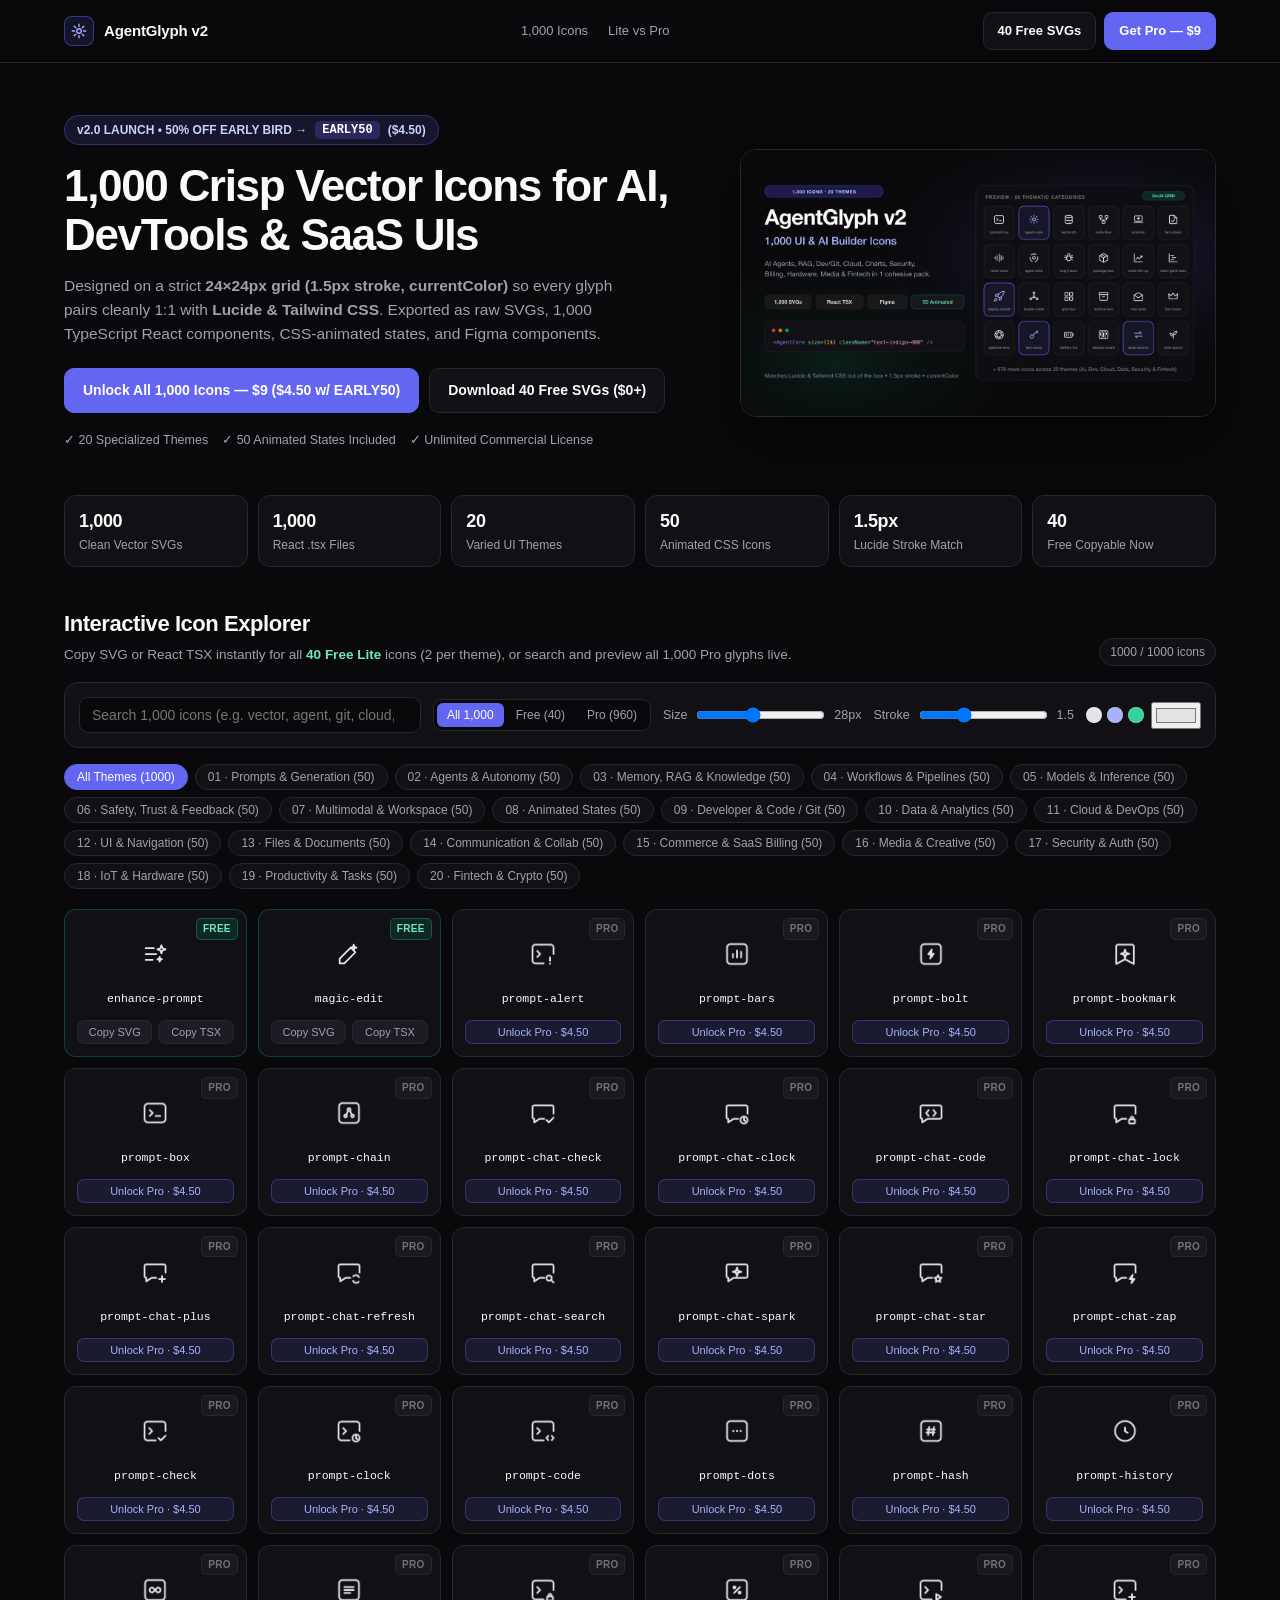
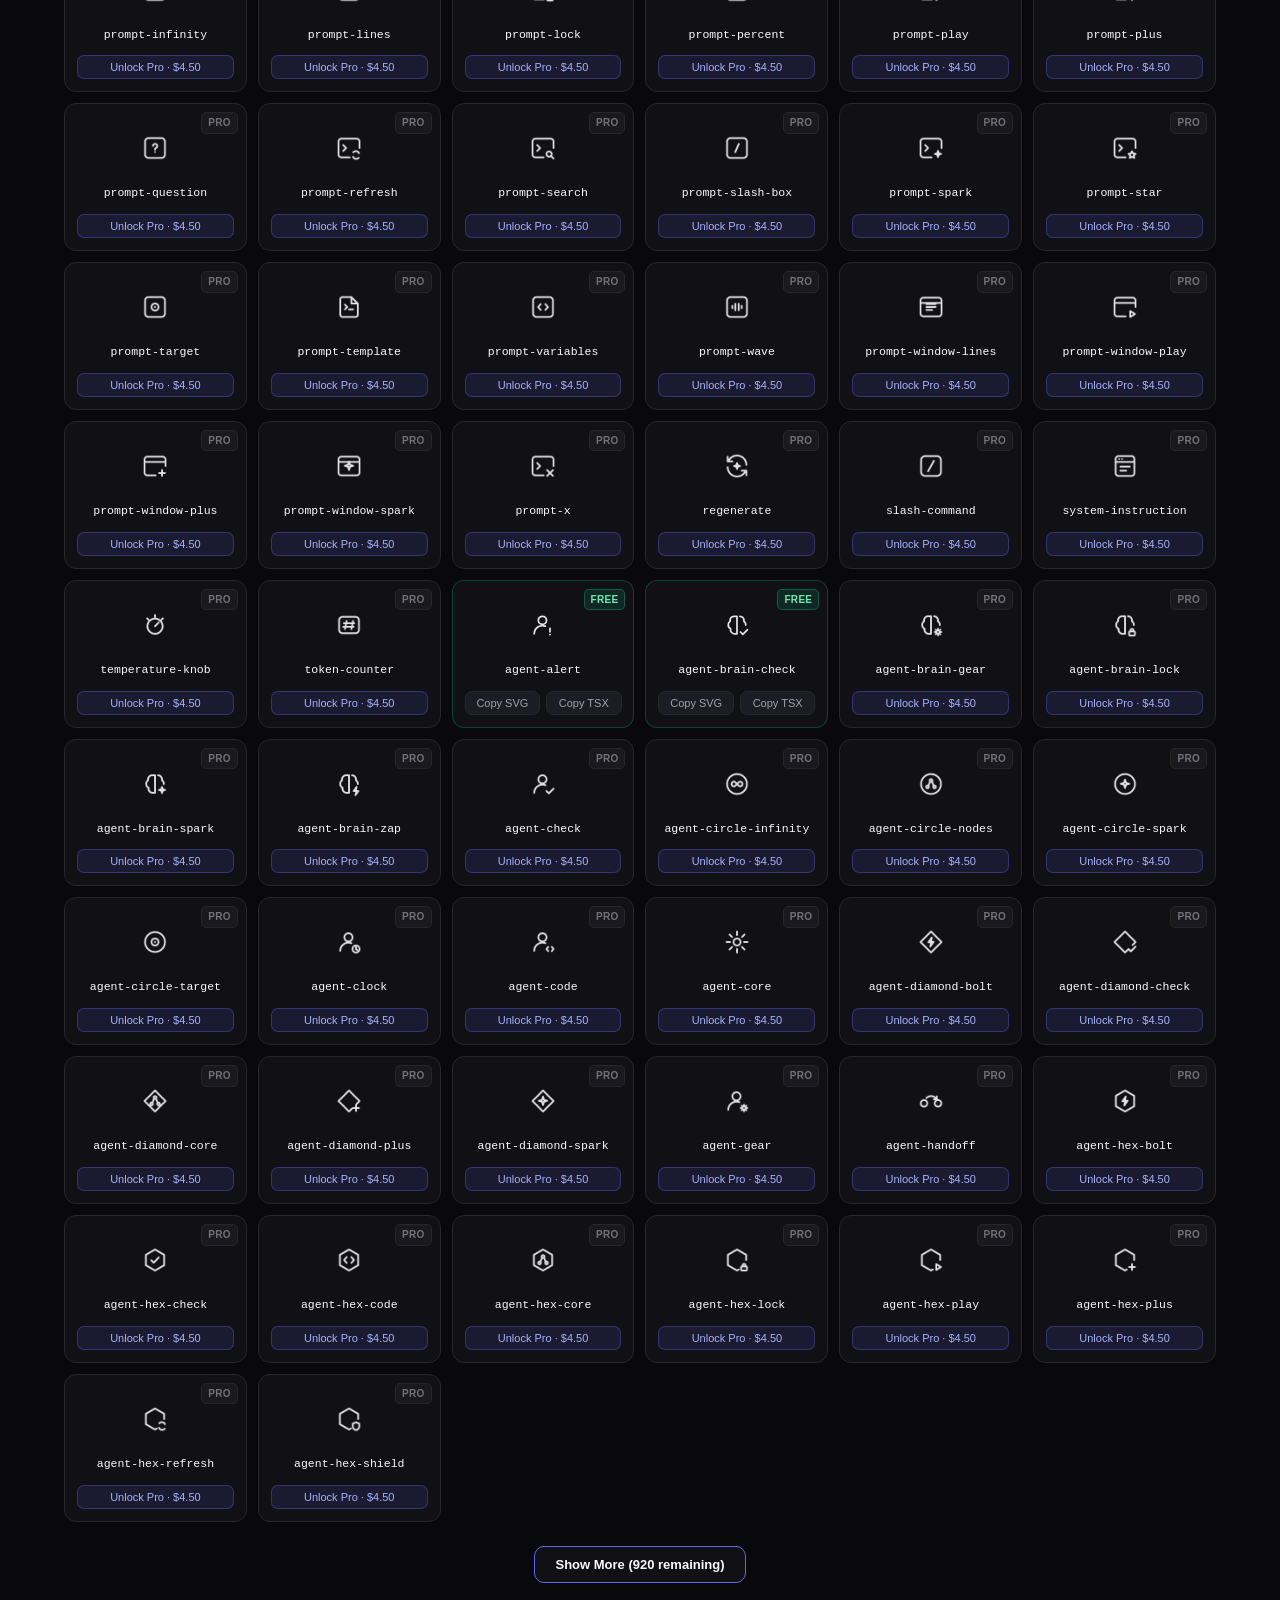
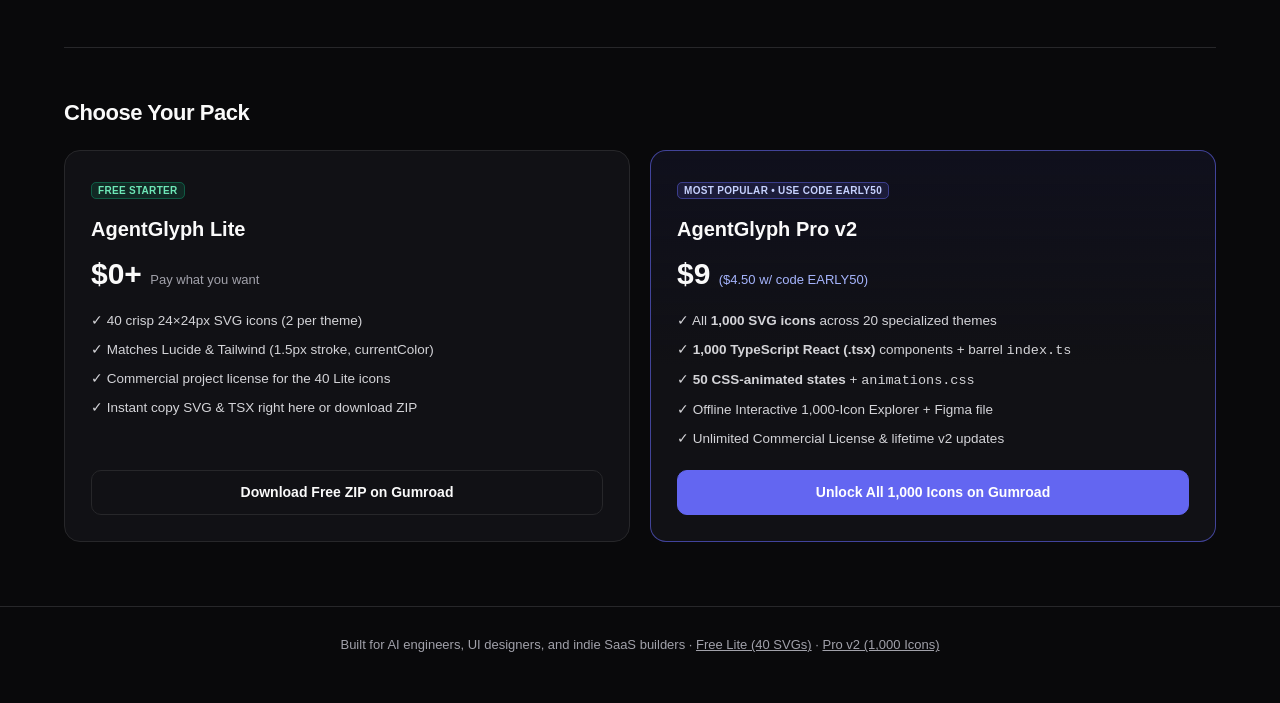
==== commit 1a6341ae: "change link" ====
--- a/index.html
+++ b/index.html
@@ -704,11 +704,12 @@
       <nav class="nav-links">
         <a href="#explorer">1,000 Icons</a>
         <a href="#pricing">Lite vs Pro</a>
-        <a href="https://www.figma.com/design/YL2BMhqeuJAUthScdj4hJs" target="_blank" rel="noopener">Figma Master</a>
       </nav>
       <div class="nav-ctas">
-        <a class="btn" href="https://5418582126609.gumroad.com/l/yrwls" target="_blank" rel="noopener">40 Free SVGs</a>
-        <a class="btn btn-primary" href="https://5418582126609.gumroad.com/l/aqhwe" target="_blank" rel="noopener">Get
+        <a class="btn" href="https://5418582126609.gumroad.com/l/agentglyph-lite" target="_blank" rel="noopener">40 Free
+          SVGs</a>
+        <a class="btn btn-primary" href="https://5418582126609.gumroad.com/l/agentglyph" target="_blank"
+          rel="noopener">Get
           Pro — $9</a>
       </div>
     </div>
@@ -729,11 +730,12 @@
           CSS-animated states, and Figma components.
         </p>
         <div class="hero-actions">
-          <a class="btn btn-primary btn-lg" href="https://5418582126609.gumroad.com/l/aqhwe" target="_blank"
+          <a class="btn btn-primary btn-lg" href="https://5418582126609.gumroad.com/l/agentglyph" target="_blank"
             rel="noopener">
             Unlock All 1,000 Icons — $9 ($4.50 w/ EARLY50)
           </a>
-          <a class="btn btn-lg" href="https://5418582126609.gumroad.com/l/yrwls" target="_blank" rel="noopener">
+          <a class="btn btn-lg" href="https://5418582126609.gumroad.com/l/agentglyph-lite" target="_blank"
+            rel="noopener">
             Download 40 Free SVGs ($0+)
           </a>
         </div>
@@ -840,7 +842,8 @@
               <li>✓ Instant copy SVG &amp; TSX right here or download ZIP</li>
             </ul>
           </div>
-          <a class="btn btn-lg" href="https://5418582126609.gumroad.com/l/yrwls" target="_blank" rel="noopener">Download
+          <a class="btn btn-lg" href="https://5418582126609.gumroad.com/l/agentglyph-lite" target="_blank"
+            rel="noopener">Download
             Free ZIP on Gumroad</a>
         </div>
         <div class="plan-card pro-plan">
@@ -859,7 +862,7 @@
               <li>✓ Unlimited Commercial License &amp; lifetime v2 updates</li>
             </ul>
           </div>
-          <a class="btn btn-primary btn-lg" href="https://5418582126609.gumroad.com/l/aqhwe" target="_blank"
+          <a class="btn btn-primary btn-lg" href="https://5418582126609.gumroad.com/l/agentglyph" target="_blank"
             rel="noopener">Unlock All 1,000 Icons on Gumroad</a>
         </div>
       </div>
@@ -869,9 +872,9 @@
   <footer>
     <div class="container">
       Built for AI engineers, UI designers, and indie SaaS builders ·
-      <a href="https://5418582126609.gumroad.com/l/yrwls" target="_blank" rel="noopener"
+      <a href="https://5418582126609.gumroad.com/l/agentglyph-lite" target="_blank" rel="noopener"
         style="text-decoration:underline">Free Lite (40 SVGs)</a> ·
-      <a href="https://5418582126609.gumroad.com/l/aqhwe" target="_blank" rel="noopener"
+      <a href="https://5418582126609.gumroad.com/l/agentglyph" target="_blank" rel="noopener"
         style="text-decoration:underline">Pro v2 (1,000 Icons)</a>
     </div>
   </footer>
@@ -893,7 +896,7 @@
           <button type="button" class="btn" id="modal-copy-code">Copy Code</button>
         </div>
       </div>
-      <a class="btn btn-primary btn-lg" style="width:100%;" href="https://5418582126609.gumroad.com/l/aqhwe"
+      <a class="btn btn-primary btn-lg" style="width:100%;" href="https://5418582126609.gumroad.com/l/agentglyph"
         target="_blank" rel="noopener">
         Get AgentGlyph Pro (1,000 Icons) →
       </a>
